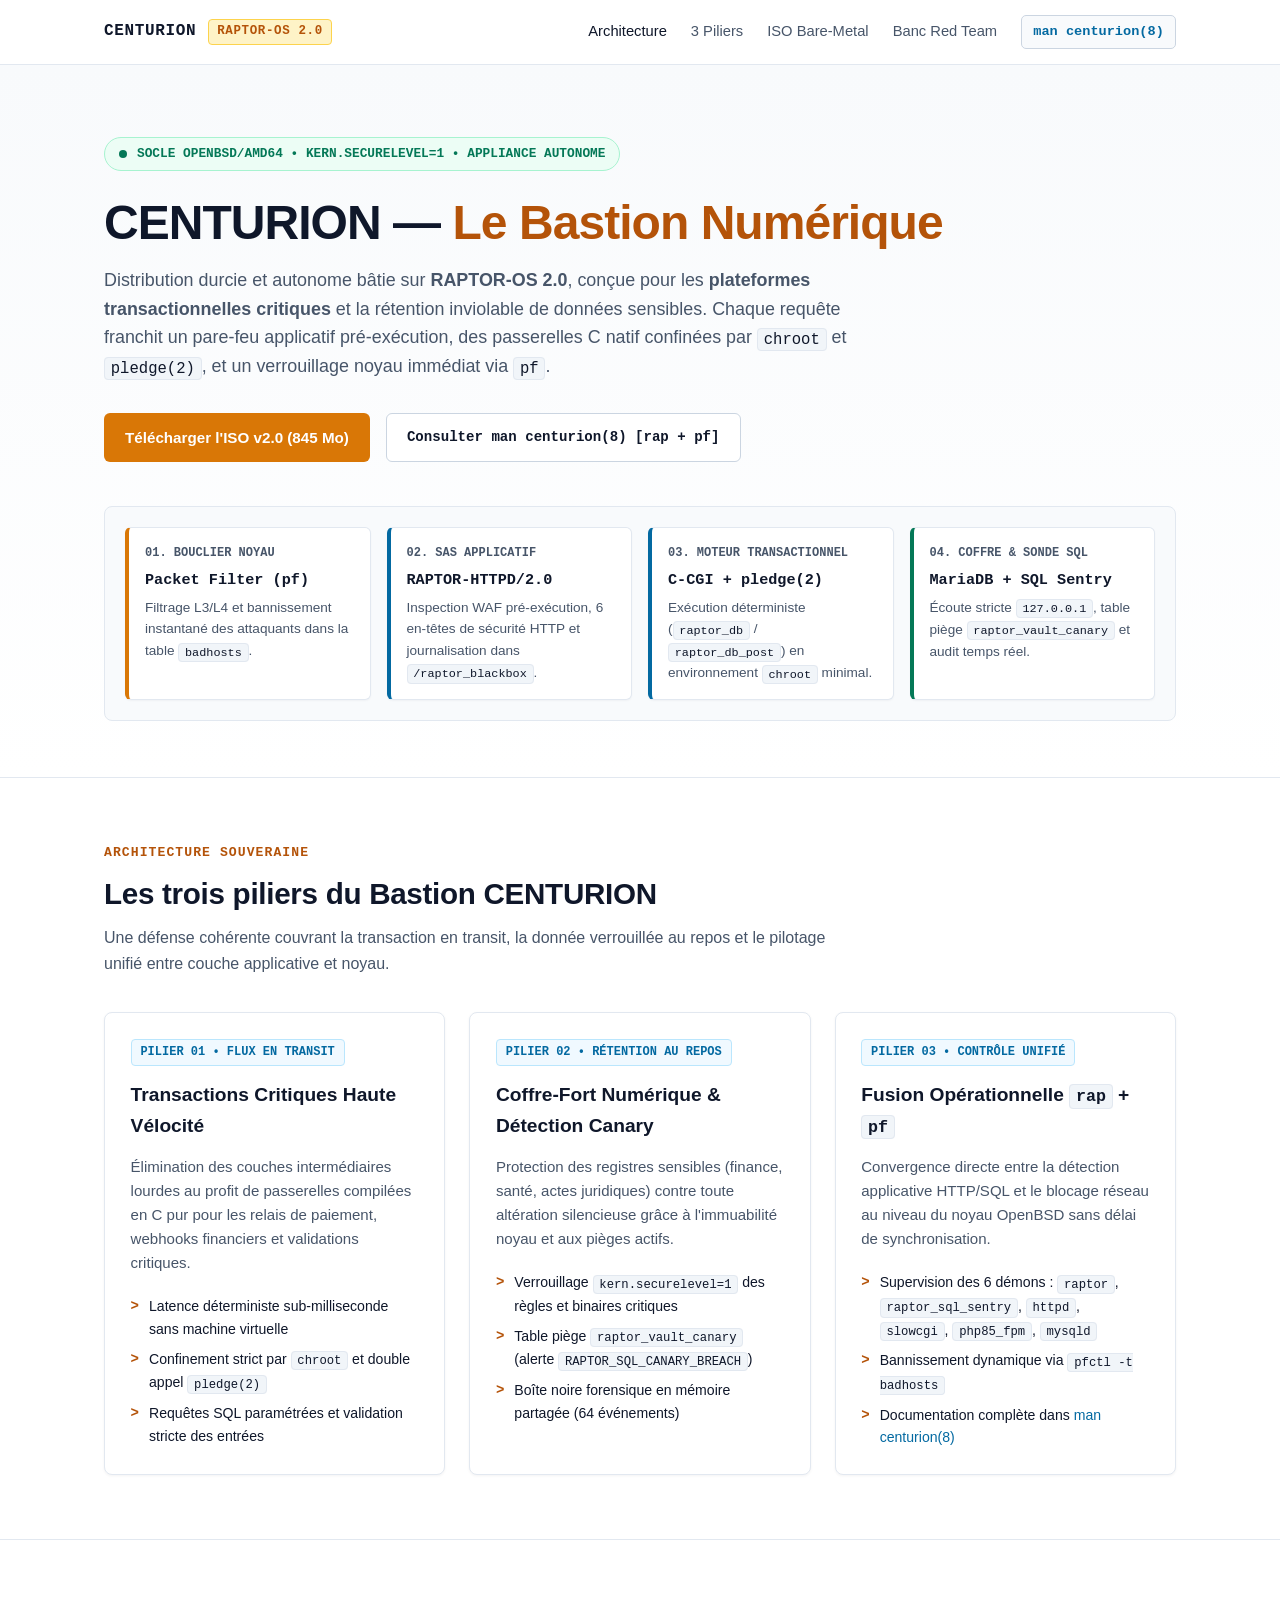
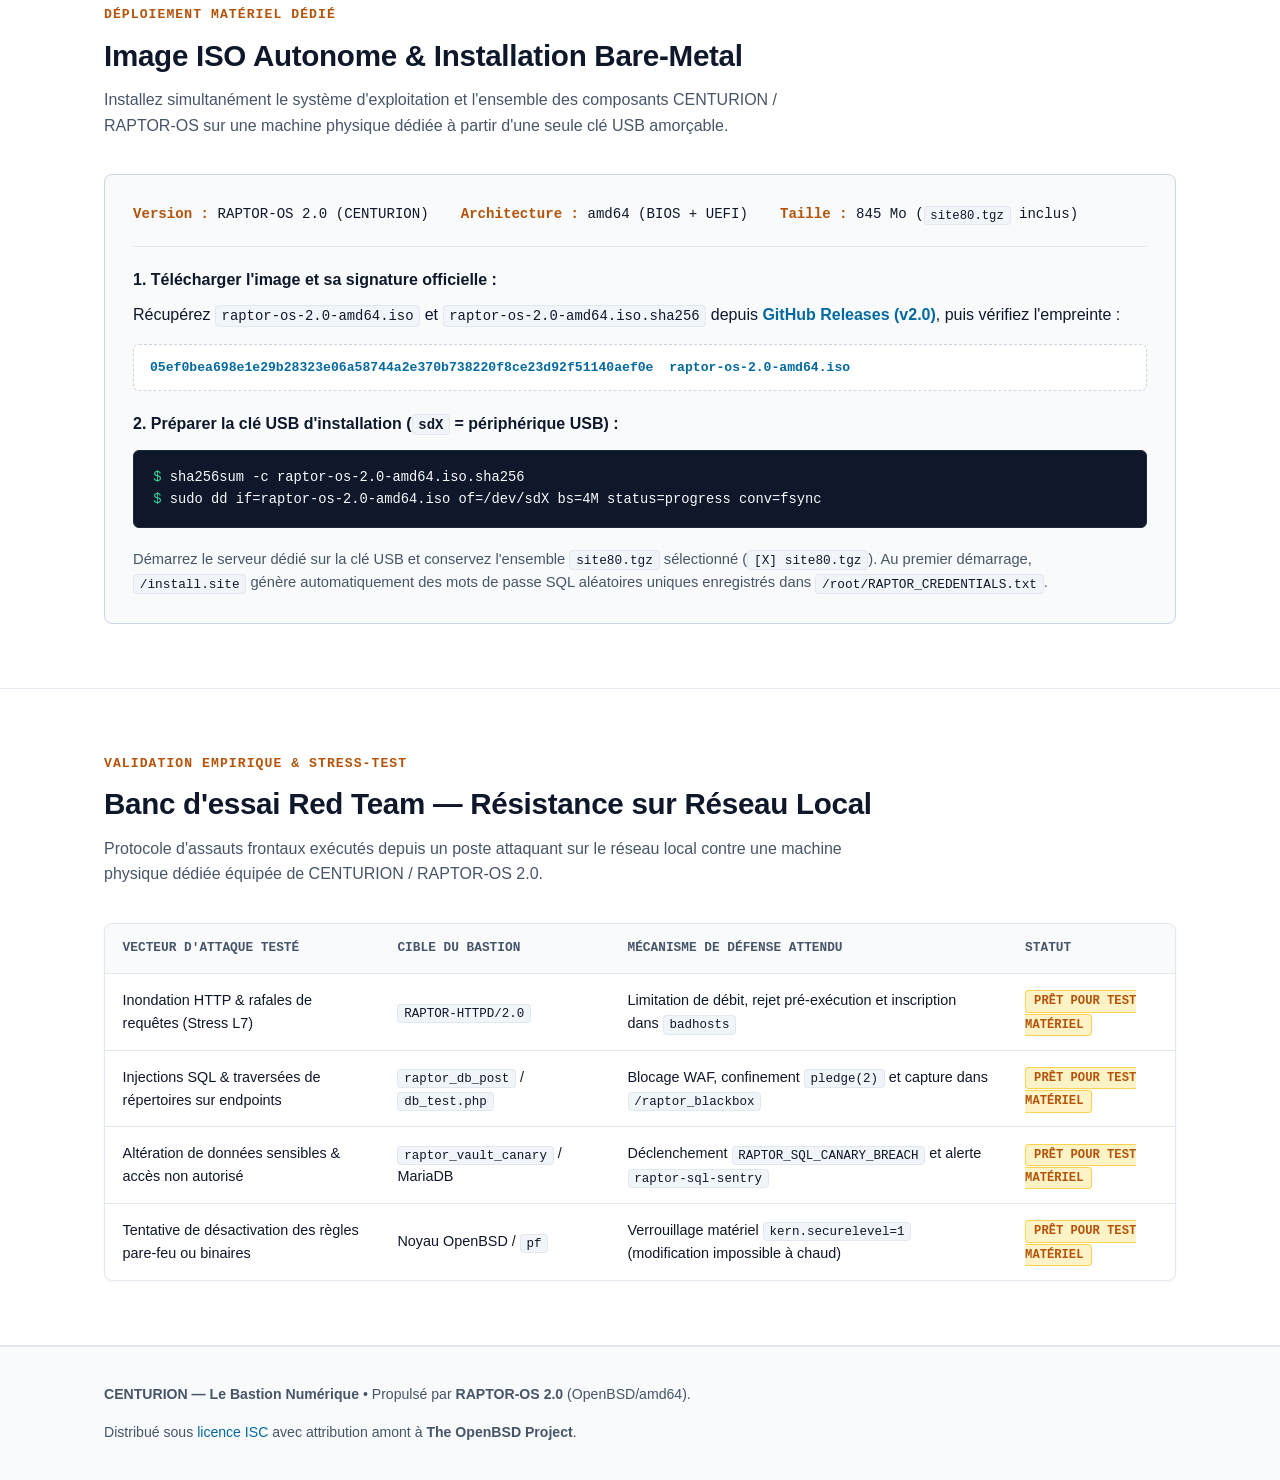
==== docs/index.html @ d625f4db "site officiel CENTURION et manuel unifie centurion(8) rap+pf site officiel CENTURION et manuel unifi" ====
<!DOCTYPE html>
<!-- ==========================================================================
  FICHIER     : docs/index.html
  REVISION    : 1.0
  DESCRIPTION : Page d'accueil officielle de CENTURION — Le Bastion Numerique
                propulse par RAPTOR-OS 2.0 (OpenBSD/amd64, kern.securelevel=1).
                Presente l'architecture transactionnelle souveraine, les 3 piliers
                defensifs (Flux C-CGI, Coffre-fort SQL/Canary, Fusion rap+pf),
                le deploiement Bare-Metal via ISO autonome et le banc d'essai
                Red Team sur reseau local.

  SECTIONS NUMEROTEES :
    01. En-tete HTML & Liaison feuille de style centurion.css
    02. Barre de navigation superieure (Accueil, Architecture, ISO, Red Team, man)
    03. Section Hero & Chaine de traitement d'une transaction critique
    04. Les 3 Piliers de CENTURION (Transactions, Coffre-fort, Fusion rap+pf)
    05. Deploiement Bare-Metal (ISO 845 Mo, SHA256 & Installation cle USB)
    06. Banc d'essai Red Team & Resistance aux assauts sur reseau local
    07. Pied de page & Attribution Licence ISC / The OpenBSD Project
========================================================================== -->
<html lang="fr">
<head>
    <meta charset="UTF-8">
    <meta name="viewport" content="width=device-width, initial-scale=1.0">
    <title>CENTURION — Le Bastion Numérique | RAPTOR-OS 2.0 (OpenBSD/amd64)</title>
    <meta name="description" content="CENTURION sous RAPTOR-OS 2.0 : bastion numérique souverain sur OpenBSD/amd64 dédié aux plateformes transactionnelles critiques, coffres-forts SQL et défense active rap+pf.">
    <link rel="stylesheet" href="assets/css/centurion.css">
</head>
<body>

    <!-- 02. Barre de navigation superieure -->
    <header class="topbar">
        <div class="container topbar-inner">
            <a href="index.html" class="brand">
                <span>CENTURION</span>
                <span class="brand-tag">RAPTOR-OS 2.0</span>
            </a>
            <nav class="nav-links" aria-label="Navigation principale">
                <a href="#architecture" class="active">Architecture</a>
                <a href="#piliers">3 Piliers</a>
                <a href="#bare-metal">ISO Bare-Metal</a>
                <a href="#red-team">Banc Red Team</a>
                <a href="man.html" class="nav-man-pill">man centurion(8)</a>
            </nav>
        </div>
    </header>

    <main>
        <!-- 03. Section Hero & Chaine de traitement d'une transaction critique -->
        <section class="hero" id="architecture">
            <div class="container">
                <div class="status-bar">
                    <span class="status-dot"></span>
                    <span>SOCLE OPENBSD/AMD64 &bull; KERN.SECURELEVEL=1 &bull; APPLIANCE AUTONOME</span>
                </div>
                <h1>CENTURION — <span>Le Bastion Numérique</span></h1>
                <p class="hero-lead">
                    Distribution durcie et autonome bâtie sur <strong>RAPTOR-OS 2.0</strong>, conçue pour les
                    <strong>plateformes transactionnelles critiques</strong> et la rétention inviolable de données sensibles.
                    Chaque requête franchit un pare-feu applicatif pré-exécution, des passerelles C natif confinées par
                    <code>chroot</code> et <code>pledge(2)</code>, et un verrouillage noyau immédiat via <code>pf</code>.
                </p>

                <div class="hero-actions">
                    <a href="#bare-metal" class="btn btn-primary">Télécharger l'ISO v2.0 (845 Mo)</a>
                    <a href="man.html" class="btn btn-secondary">Consulter man centurion(8) [rap + pf]</a>
                </div>

                <div class="pipeline" aria-label="Flux d'une transaction dans CENTURION">
                    <div class="pipe-step lock">
                        <div class="pipe-label">01. Bouclier Noyau</div>
                        <div class="pipe-title">Packet Filter (pf)</div>
                        <div class="pipe-desc">Filtrage L3/L4 et bannissement instantané des attaquants dans la table <code>badhosts</code>.</div>
                    </div>
                    <div class="pipe-step">
                        <div class="pipe-label">02. Sas Applicatif</div>
                        <div class="pipe-title">RAPTOR-HTTPD/2.0</div>
                        <div class="pipe-desc">Inspection WAF pré-exécution, 6 en-têtes de sécurité HTTP et journalisation dans <code>/raptor_blackbox</code>.</div>
                    </div>
                    <div class="pipe-step">
                        <div class="pipe-label">03. Moteur Transactionnel</div>
                        <div class="pipe-title">C-CGI + pledge(2)</div>
                        <div class="pipe-desc">Exécution déterministe (<code>raptor_db</code> / <code>raptor_db_post</code>) en environnement <code>chroot</code> minimal.</div>
                    </div>
                    <div class="pipe-step vault">
                        <div class="pipe-label">04. Coffre &amp; Sonde SQL</div>
                        <div class="pipe-title">MariaDB + SQL Sentry</div>
                        <div class="pipe-desc">Écoute stricte <code>127.0.0.1</code>, table piège <code>raptor_vault_canary</code> et audit temps réel.</div>
                    </div>
                </div>
            </div>
        </section>

        <!-- 04. Les 3 Piliers de CENTURION -->
        <section class="section" id="piliers">
            <div class="container">
                <div class="section-header">
                    <div class="section-kicker">Architecture Souveraine</div>
                    <h2>Les trois piliers du Bastion CENTURION</h2>
                    <p>Une défense cohérente couvrant la transaction en transit, la donnée verrouillée au repos et le pilotage unifié entre couche applicative et noyau.</p>
                </div>

                <div class="grid-3">
                    <article class="card">
                        <span class="card-badge">PILIER 01 &bull; FLUX EN TRANSIT</span>
                        <h3>Transactions Critiques Haute Vélocité</h3>
                        <p>
                            Élimination des couches intermédiaires lourdes au profit de passerelles compilées en C pur
                            pour les relais de paiement, webhooks financiers et validations critiques.
                        </p>
                        <ul class="spec-list">
                            <li>Latence déterministe sub-milliseconde sans machine virtuelle</li>
                            <li>Confinement strict par <code>chroot</code> et double appel <code>pledge(2)</code></li>
                            <li>Requêtes SQL paramétrées et validation stricte des entrées</li>
                        </ul>
                    </article>

                    <article class="card">
                        <span class="card-badge">PILIER 02 &bull; RÉTENTION AU REPOS</span>
                        <h3>Coffre-Fort Numérique &amp; Détection Canary</h3>
                        <p>
                            Protection des registres sensibles (finance, santé, actes juridiques) contre toute altération
                            silencieuse grâce à l'immuabilité noyau et aux pièges actifs.
                        </p>
                        <ul class="spec-list">
                            <li>Verrouillage <code>kern.securelevel=1</code> des règles et binaires critiques</li>
                            <li>Table piège <code>raptor_vault_canary</code> (alerte <code>RAPTOR_SQL_CANARY_BREACH</code>)</li>
                            <li>Boîte noire forensique en mémoire partagée (64 événements)</li>
                        </ul>
                    </article>

                    <article class="card">
                        <span class="card-badge">PILIER 03 &bull; CONTRÔLE UNIFIÉ</span>
                        <h3>Fusion Opérationnelle <code>rap</code> + <code>pf</code></h3>
                        <p>
                            Convergence directe entre la détection applicative HTTP/SQL et le blocage réseau au niveau
                            du noyau OpenBSD sans délai de synchronisation.
                        </p>
                        <ul class="spec-list">
                            <li>Supervision des 6 démons : <code>raptor</code>, <code>raptor_sql_sentry</code>, <code>httpd</code>, <code>slowcgi</code>, <code>php85_fpm</code>, <code>mysqld</code></li>
                            <li>Bannissement dynamique via <code>pfctl -t badhosts</code></li>
                            <li>Documentation complète dans <a href="man.html">man centurion(8)</a></li>
                        </ul>
                    </article>
                </div>
            </div>
        </section>

        <!-- 05. Deploiement Bare-Metal -->
        <section class="section" id="bare-metal">
            <div class="container">
                <div class="section-header">
                    <div class="section-kicker">Déploiement Matériel Dédié</div>
                    <h2>Image ISO Autonome &amp; Installation Bare-Metal</h2>
                    <p>Installez simultanément le système d'exploitation et l'ensemble des composants CENTURION / RAPTOR-OS sur une machine physique dédiée à partir d'une seule clé USB amorçable.</p>
                </div>

                <div class="release-box">
                    <div class="release-meta">
                        <span><strong>Version :</strong> RAPTOR-OS 2.0 (CENTURION)</span>
                        <span><strong>Architecture :</strong> amd64 (BIOS + UEFI)</span>
                        <span><strong>Taille :</strong> 845 Mo (<code>site80.tgz</code> inclus)</span>
                    </div>

                    <p><strong>1. Télécharger l'image et sa signature officielle :</strong></p>
                    <p style="margin: 0.6rem 0 1rem;">
                        Récupérez <code>raptor-os-2.0-amd64.iso</code> et <code>raptor-os-2.0-amd64.iso.sha256</code> depuis
                        <a href="../../releases/latest"><strong>GitHub Releases (v2.0)</strong></a>, puis vérifiez l'empreinte :
                    </p>
                    <div class="sha-box">
                        05ef0bea698e1e29b28323e06a58744a2e370b738220f8ce23d92f51140aef0e &nbsp;raptor-os-2.0-amd64.iso
                    </div>

                    <p style="margin-top: 1.25rem;"><strong>2. Préparer la clé USB d'installation (<code>sdX</code> = périphérique USB) :</strong></p>
                    <pre class="terminal-block"><span class="prompt">$ </span>sha256sum -c raptor-os-2.0-amd64.iso.sha256
<span class="prompt">$ </span>sudo dd if=raptor-os-2.0-amd64.iso of=/dev/sdX bs=4M status=progress conv=fsync</pre>

                    <p style="color: var(--text-muted); font-size: 0.92rem;">
                        Démarrez le serveur dédié sur la clé USB et conservez l'ensemble <code>site80.tgz</code> sélectionné
                        (<code>[X] site80.tgz</code>). Au premier démarrage, <code>/install.site</code> génère automatiquement des mots de passe
                        SQL aléatoires uniques enregistrés dans <code>/root/RAPTOR_CREDENTIALS.txt</code>.
                    </p>
                </div>
            </div>
        </section>

        <!-- 06. Banc d'essai Red Team & Resistance sur reseau local -->
        <section class="section" id="red-team">
            <div class="container">
                <div class="section-header">
                    <div class="section-kicker">Validation Empirique &amp; Stress-Test</div>
                    <h2>Banc d'essai Red Team — Résistance sur Réseau Local</h2>
                    <p>Protocole d'assauts frontaux exécutés depuis un poste attaquant sur le réseau local contre une machine physique dédiée équipée de CENTURION / RAPTOR-OS 2.0.</p>
                </div>

                <div class="table-wrap">
                    <table>
                        <thead>
                            <tr>
                                <th>Vecteur d'attaque testé</th>
                                <th>Cible du Bastion</th>
                                <th>Mécanisme de défense attendu</th>
                                <th>Statut</th>
                            </tr>
                        </thead>
                        <tbody>
                            <tr>
                                <td>Inondation HTTP &amp; rafales de requêtes (Stress L7)</td>
                                <td><code>RAPTOR-HTTPD/2.0</code></td>
                                <td>Limitation de débit, rejet pré-exécution et inscription dans <code>badhosts</code></td>
                                <td><span class="tag-ready">PRÊT POUR TEST MATÉRIEL</span></td>
                            </tr>
                            <tr>
                                <td>Injections SQL &amp; traversées de répertoires sur endpoints</td>
                                <td><code>raptor_db_post</code> / <code>db_test.php</code></td>
                                <td>Blocage WAF, confinement <code>pledge(2)</code> et capture dans <code>/raptor_blackbox</code></td>
                                <td><span class="tag-ready">PRÊT POUR TEST MATÉRIEL</span></td>
                            </tr>
                            <tr>
                                <td>Altération de données sensibles &amp; accès non autorisé</td>
                                <td><code>raptor_vault_canary</code> / MariaDB</td>
                                <td>Déclenchement <code>RAPTOR_SQL_CANARY_BREACH</code> et alerte <code>raptor-sql-sentry</code></td>
                                <td><span class="tag-ready">PRÊT POUR TEST MATÉRIEL</span></td>
                            </tr>
                            <tr>
                                <td>Tentative de désactivation des règles pare-feu ou binaires</td>
                                <td>Noyau OpenBSD / <code>pf</code></td>
                                <td>Verrouillage matériel <code>kern.securelevel=1</code> (modification impossible à chaud)</td>
                                <td><span class="tag-ready">PRÊT POUR TEST MATÉRIEL</span></td>
                            </tr>
                        </tbody>
                    </table>
                </div>
            </div>
        </section>
    </main>

    <!-- 07. Pied de page & Attribution Licence ISC -->
    <footer class="footer">
        <div class="container footer-inner">
            <div>
                <strong>CENTURION — Le Bastion Numérique</strong> &bull; Propulsé par <strong>RAPTOR-OS 2.0</strong> (OpenBSD/amd64).
            </div>
            <div>
                Distribué sous <a href="../LICENSE">licence ISC</a> avec attribution amont à <strong>The OpenBSD Project</strong>.
            </div>
        </div>
    </footer>

</body>
</html>
---- docs/assets/css/centurion.css ----
/* ============================================================================
 * FICHIER     : docs/assets/css/centurion.css
 * REVISION    : 1.1
 * DESCRIPTION : Feuille de style principale et modulaire du site vitrine et
 *               technique CENTURION — Le Bastion Numerique (RAPTOR-OS 2.0).
 *               Passage au theme clair haute lisibilite sur fond blanc pur,
 *               bordures nettes, cartes d'architecture 3 couches, blocs
 *               SHA256/Bare-Metal et tableau de banc d'essai Red Team.
 *
 * SECTIONS NUMEROTEES :
 *   01. Variables & Palette claire (:root)
 *   02. Reinitialisation & Typographie de base
 *   03. Barre de navigation & Badges d'etat
 *   04. Section Hero & Flux d'architecture 3 couches
 *   05. Cartes des 3 piliers (Transactions, Coffre-fort, Fusion rap+pf)
 *   06. Bloc Bare-Metal ISO, SHA256 & Commandes Terminal
 *   07. Tableau Banc d'essai Red Team (Reseau local)
 *   08. Pied de page, Licence ISC & Responsive
 * ============================================================================ */

/* 01. Variables & Palette claire (:root) */
:root {
    --bg-primary: #ffffff;
    --bg-secondary: #f8fafc;
    --bg-card: #ffffff;
    --bg-surface: #f1f5f9;
    --bg-terminal: #0f172a;
    --border-subtle: #e2e8f0;
    --border-accent: #cbd5e1;
    --text-main: #0f172a;
    --text-muted: #475569;
    --accent-amber: #b45309;
    --accent-amber-btn: #d97706;
    --accent-cyan: #0369a1;
    --accent-emerald: #047857;
    --accent-crimson: #b91c1c;
    --font-sans: -apple-system, BlinkMacSystemFont, "Segoe UI", Roboto, Oxygen, Ubuntu, Cantarell, sans-serif;
    --font-mono: "JetBrains Mono", "Fira Code", "SFMono-Regular", Consolas, "Liberation Mono", Menlo, monospace;
}

/* 02. Reinitialisation & Typographie de base */
*, *::before, *::after {
    box-sizing: border-box;
    margin: 0;
    padding: 0;
}

html {
    scroll-behavior: smooth;
    background-color: var(--bg-primary);
    color: var(--text-main);
    font-family: var(--font-sans);
    line-height: 1.6;
    font-size: 16px;
}

body {
    min-height: 100vh;
    display: flex;
    flex-direction: column;
    background-color: var(--bg-primary);
}

a {
    color: var(--accent-cyan);
    text-decoration: none;
    transition: color 0.15s ease;
}

a:hover {
    color: var(--accent-amber);
}

code, pre {
    font-family: var(--font-mono);
}

:not(pre) > code {
    background-color: var(--bg-surface);
    color: var(--text-main);
    border: 1px solid var(--border-subtle);
    padding: 0.1rem 0.36rem;
    border-radius: 4px;
    font-size: 0.87em;
}

.container {
    width: 100%;
    max-width: 1120px;
    margin: 0 auto;
    padding: 0 1.5rem;
}

/* 03. Barre de navigation & Badges d'etat */
.topbar {
    position: sticky;
    top: 0;
    z-index: 100;
    background-color: rgba(255, 255, 255, 0.95);
    backdrop-filter: blur(8px);
    border-bottom: 1px solid var(--border-subtle);
}

.topbar-inner {
    display: flex;
    align-items: center;
    justify-content: space-between;
    height: 64px;
    gap: 1rem;
}

.brand {
    display: flex;
    align-items: center;
    gap: 0.75rem;
    font-family: var(--font-mono);
    font-weight: 700;
    letter-spacing: 0.04em;
    color: var(--text-main);
}

.brand-tag {
    background-color: #fef3c7;
    color: var(--accent-amber);
    border: 1px solid #fcd34d;
    padding: 0.15rem 0.5rem;
    border-radius: 4px;
    font-size: 0.78rem;
}

.nav-links {
    display: flex;
    align-items: center;
    gap: 1.5rem;
    font-size: 0.92rem;
}

.nav-links a {
    color: var(--text-muted);
    font-weight: 500;
}

.nav-links a.active,
.nav-links a:hover {
    color: var(--text-main);
}

.nav-man-pill {
    font-family: var(--font-mono);
    background-color: var(--bg-secondary);
    border: 1px solid var(--border-accent);
    padding: 0.3rem 0.7rem;
    border-radius: 5px;
    color: var(--accent-cyan) !important;
    font-size: 0.85rem;
    font-weight: 600 !important;
}

.nav-man-pill:hover {
    border-color: var(--accent-amber);
    color: var(--accent-amber) !important;
    background-color: #fffbeb;
}

/* 04. Section Hero & Flux d'architecture 3 couches */
.hero {
    padding: 4.5rem 0 3.5rem;
    border-bottom: 1px solid var(--border-subtle);
    background: linear-gradient(180deg, #f8fafc 0%, #ffffff 100%);
}

.status-bar {
    display: inline-flex;
    flex-wrap: wrap;
    align-items: center;
    gap: 0.65rem;
    font-family: var(--font-mono);
    font-size: 0.8rem;
    font-weight: 600;
    color: var(--accent-emerald);
    background-color: #ecfdf5;
    border: 1px solid #a7f3d0;
    padding: 0.35rem 0.85rem;
    border-radius: 999px;
    margin-bottom: 1.5rem;
}

.status-dot {
    width: 8px;
    height: 8px;
    border-radius: 50%;
    background-color: var(--accent-emerald);
}

.hero h1 {
    font-size: clamp(2rem, 4vw, 3rem);
    line-height: 1.15;
    letter-spacing: -0.02em;
    color: var(--text-main);
    margin-bottom: 1rem;
}

.hero h1 span {
    color: var(--accent-amber);
}

.hero-lead {
    max-width: 780px;
    color: var(--text-muted);
    font-size: 1.12rem;
    margin-bottom: 2rem;
}

.hero-actions {
    display: flex;
    flex-wrap: wrap;
    gap: 1rem;
    margin-bottom: 2.75rem;
}

.btn {
    display: inline-flex;
    align-items: center;
    gap: 0.5rem;
    padding: 0.72rem 1.25rem;
    border-radius: 6px;
    font-weight: 600;
    font-size: 0.95rem;
    border: 1px solid transparent;
    cursor: pointer;
    transition: all 0.15s ease;
}

.btn-primary {
    background-color: var(--accent-amber-btn);
    color: #ffffff;
}

.btn-primary:hover {
    background-color: var(--accent-amber);
    color: #ffffff;
}

.btn-secondary {
    background-color: #ffffff;
    border-color: var(--border-accent);
    color: var(--text-main);
    font-family: var(--font-mono);
    font-size: 0.88rem;
}

.btn-secondary:hover {
    border-color: var(--accent-cyan);
    color: var(--accent-cyan);
    background-color: #f0f9ff;
}

.pipeline {
    display: grid;
    grid-template-columns: repeat(auto-fit, minmax(230px, 1fr));
    gap: 1rem;
    background-color: var(--bg-secondary);
    border: 1px solid var(--border-subtle);
    border-radius: 8px;
    padding: 1.25rem;
}

.pipe-step {
    background-color: #ffffff;
    border: 1px solid var(--border-subtle);
    border-left: 4px solid var(--accent-cyan);
    padding: 0.95rem 1rem;
    border-radius: 6px;
    box-shadow: 0 1px 2px rgba(15, 23, 42, 0.04);
}

.pipe-step.lock {
    border-left-color: var(--accent-amber-btn);
}

.pipe-step.vault {
    border-left-color: var(--accent-emerald);
}

.pipe-label {
    font-family: var(--font-mono);
    font-size: 0.75rem;
    font-weight: 600;
    text-transform: uppercase;
    color: var(--text-muted);
    margin-bottom: 0.3rem;
}

.pipe-title {
    font-family: var(--font-mono);
    font-weight: 700;
    font-size: 0.95rem;
    color: var(--text-main);
    margin-bottom: 0.3rem;
}

.pipe-desc {
    font-size: 0.85rem;
    color: var(--text-muted);
}

/* 05. Cartes des 3 piliers (Transactions, Coffre-fort, Fusion rap+pf) */
.section {
    padding: 4rem 0;
    border-bottom: 1px solid var(--border-subtle);
    background-color: var(--bg-primary);
}

.section-header {
    margin-bottom: 2.25rem;
}

.section-kicker {
    font-family: var(--font-mono);
    font-size: 0.82rem;
    font-weight: 700;
    text-transform: uppercase;
    letter-spacing: 0.08em;
    color: var(--accent-amber);
    margin-bottom: 0.4rem;
}

.section-header h2 {
    font-size: 1.85rem;
    letter-spacing: -0.01em;
    color: var(--text-main);
    margin-bottom: 0.5rem;
}

.section-header p {
    color: var(--text-muted);
    max-width: 740px;
}

.grid-3 {
    display: grid;
    grid-template-columns: repeat(auto-fit, minmax(300px, 1fr));
    gap: 1.5rem;
}

.card {
    background-color: var(--bg-card);
    border: 1px solid var(--border-subtle);
    border-radius: 8px;
    padding: 1.6rem;
    display: flex;
    flex-direction: column;
    gap: 0.85rem;
    box-shadow: 0 1px 3px rgba(15, 23, 42, 0.05);
}

.card-badge {
    align-self: flex-start;
    font-family: var(--font-mono);
    font-size: 0.75rem;
    font-weight: 600;
    padding: 0.2rem 0.55rem;
    border-radius: 4px;
    background-color: #f0f9ff;
    color: var(--accent-cyan);
    border: 1px solid #bae6fd;
}

.card h3 {
    font-size: 1.2rem;
    color: var(--text-main);
}

.card p {
    color: var(--text-muted);
    font-size: 0.94rem;
}

.spec-list {
    list-style: none;
    margin-top: 0.4rem;
    display: flex;
    flex-direction: column;
    gap: 0.45rem;
    font-size: 0.88rem;
}

.spec-list li {
    padding-left: 1.15rem;
    position: relative;
    color: var(--text-main);
}

.spec-list li::before {
    content: ">";
    position: absolute;
    left: 0;
    font-family: var(--font-mono);
    color: var(--accent-amber);
    font-weight: 700;
}

/* 06. Bloc Bare-Metal ISO, SHA256 & Commandes Terminal */
.release-box {
    background-color: var(--bg-secondary);
    border: 1px solid var(--border-accent);
    border-radius: 8px;
    padding: 1.75rem;
}

.release-meta {
    display: flex;
    flex-wrap: wrap;
    gap: 1rem 2rem;
    padding-bottom: 1.25rem;
    margin-bottom: 1.25rem;
    border-bottom: 1px solid var(--border-subtle);
    font-family: var(--font-mono);
    font-size: 0.88rem;
    color: var(--text-main);
}

.release-meta span strong {
    color: var(--accent-amber);
}

.terminal-block {
    background-color: var(--bg-terminal);
    border: 1px solid #1e293b;
    border-radius: 6px;
    padding: 1rem 1.2rem;
    overflow-x: auto;
    font-size: 0.86rem;
    color: #f8fafc;
    margin: 0.85rem 0 1.25rem;
}

.terminal-block .prompt {
    color: #34d399;
    user-select: none;
}

.sha-box {
    background-color: #ffffff;
    border: 1px dashed var(--border-accent);
    padding: 0.75rem 1rem;
    border-radius: 6px;
    font-family: var(--font-mono);
    font-size: 0.82rem;
    font-weight: 600;
    color: var(--accent-cyan);
    word-break: break-all;
}

/* 07. Tableau Banc d'essai Red Team (Reseau local) */
.table-wrap {
    overflow-x: auto;
    border: 1px solid var(--border-subtle);
    border-radius: 8px;
    background-color: var(--bg-card);
    box-shadow: 0 1px 3px rgba(15, 23, 42, 0.04);
}

table {
    width: 100%;
    border-collapse: collapse;
    text-align: left;
    font-size: 0.9rem;
}

th, td {
    padding: 0.9rem 1.1rem;
    border-bottom: 1px solid var(--border-subtle);
    color: var(--text-main);
}

th {
    background-color: var(--bg-secondary);
    font-family: var(--font-mono);
    font-size: 0.8rem;
    text-transform: uppercase;
    color: var(--text-muted);
}

tr:last-child td {
    border-bottom: none;
}

.tag-ready {
    font-family: var(--font-mono);
    font-size: 0.76rem;
    font-weight: 600;
    padding: 0.2rem 0.5rem;
    border-radius: 4px;
    background-color: #fef3c7;
    color: var(--accent-amber);
    border: 1px solid #fcd34d;
}

/* 08. Pied de page, Licence ISC & Responsive */
.footer {
    margin-top: auto;
    padding: 2.25rem 0;
    background-color: var(--bg-secondary);
    border-top: 1px solid var(--border-subtle);
    color: var(--text-muted);
    font-size: 0.88rem;
}

.footer-inner {
    display: flex;
    flex-wrap: wrap;
    justify-content: space-between;
    align-items: center;
    gap: 1rem;
}

@media (max-width: 680px) {
    .topbar-inner {
        height: auto;
        padding: 0.85rem 0;
        flex-direction: column;
        align-items: flex-start;
    }

    .nav-links {
        flex-wrap: wrap;
        gap: 0.9rem;
    }
}

/* 09. Page de manuel unifiee man centurion(8) (rap + pf) */
.man-toolbar {
    background-color: var(--bg-secondary);
    border: 1px solid var(--border-subtle);
    border-radius: 8px;
    padding: 1.15rem 1.25rem;
    margin-bottom: 1.75rem;
    display: flex;
    flex-direction: column;
    gap: 0.9rem;
}

.man-search-row {
    display: flex;
    flex-wrap: wrap;
    align-items: center;
    gap: 0.75rem;
}

.man-search-input {
    flex: 1 1 280px;
    font-family: var(--font-mono);
    font-size: 0.92rem;
    padding: 0.65rem 0.9rem;
    background-color: #ffffff;
    color: var(--text-main);
    border: 1px solid var(--border-accent);
    border-radius: 6px;
    outline: none;
}

.man-search-input:focus {
    border-color: var(--accent-cyan);
    box-shadow: 0 0 0 3px rgba(3, 105, 161, 0.12);
}

.man-count {
    font-family: var(--font-mono);
    font-size: 0.82rem;
    color: var(--text-muted);
}

.man-filters {
    display: flex;
    flex-wrap: wrap;
    gap: 0.5rem;
}

.filter-btn {
    font-family: var(--font-mono);
    font-size: 0.8rem;
    font-weight: 600;
    padding: 0.35rem 0.75rem;
    border-radius: 5px;
    border: 1px solid var(--border-accent);
    background-color: #ffffff;
    color: var(--text-muted);
    cursor: pointer;
    transition: all 0.15s ease;
}

.filter-btn:hover {
    border-color: var(--accent-cyan);
    color: var(--accent-cyan);
}

.filter-btn.active {
    background-color: var(--text-main);
    border-color: var(--text-main);
    color: #ffffff;
}

.man-sheet {
    background-color: #ffffff;
    border: 1px solid var(--border-accent);
    border-radius: 8px;
    padding: 2rem 2.25rem;
    box-shadow: 0 1px 4px rgba(15, 23, 42, 0.05);
}

.man-running-header,
.man-running-footer {
    display: flex;
    justify-content: space-between;
    align-items: center;
    font-family: var(--font-mono);
    font-size: 0.84rem;
    font-weight: 700;
    color: var(--text-muted);
    padding-bottom: 0.85rem;
    border-bottom: 2px solid var(--text-main);
    margin-bottom: 1.75rem;
}

.man-running-footer {
    border-bottom: none;
    border-top: 2px solid var(--text-main);
    padding-bottom: 0;
    padding-top: 0.85rem;
    margin-bottom: 0;
    margin-top: 2rem;
}

.man-section {
    margin-bottom: 1.9rem;
}

.man-section-title {
    font-family: var(--font-mono);
    font-size: 1.02rem;
    font-weight: 800;
    letter-spacing: 0.04em;
    color: var(--text-main);
    margin-bottom: 0.75rem;
}

.man-body {
    padding-left: 1.5rem;
    display: flex;
    flex-direction: column;
    gap: 0.85rem;
    color: var(--text-main);
    font-size: 0.95rem;
}

.man-entry {
    border-left: 3px solid var(--border-subtle);
    padding-left: 1rem;
    transition: border-color 0.15s ease;
}

.man-entry:hover {
    border-left-color: var(--accent-amber-btn);
}

.man-entry.is-hidden,
.man-section.is-hidden {
    display: none;
}

.man-cmd {
    font-family: var(--font-mono);
    font-weight: 700;
    font-size: 0.94rem;
    color: var(--text-main);
    margin-bottom: 0.25rem;
    display: flex;
    flex-wrap: wrap;
    align-items: center;
    gap: 0.55rem;
}

.man-layer-tag {
    font-size: 0.72rem;
    padding: 0.1rem 0.45rem;
    border-radius: 4px;
    font-weight: 700;
}

.man-layer-tag.rap {
    background-color: #f0f9ff;
    color: var(--accent-cyan);
    border: 1px solid #bae6fd;
}

.man-layer-tag.pf {
    background-color: #fef3c7;
    color: var(--accent-amber);
    border: 1px solid #fcd34d;
}

.man-layer-tag.sec {
    background-color: #ecfdf5;
    color: var(--accent-emerald);
    border: 1px solid #a7f3d0;
}

.man-desc {
    color: var(--text-muted);
    font-size: 0.92rem;
}

@media (max-width: 680px) {
    .man-sheet {
        padding: 1.25rem 1rem;
    }

    .man-body {
        padding-left: 0.5rem;
    }
}
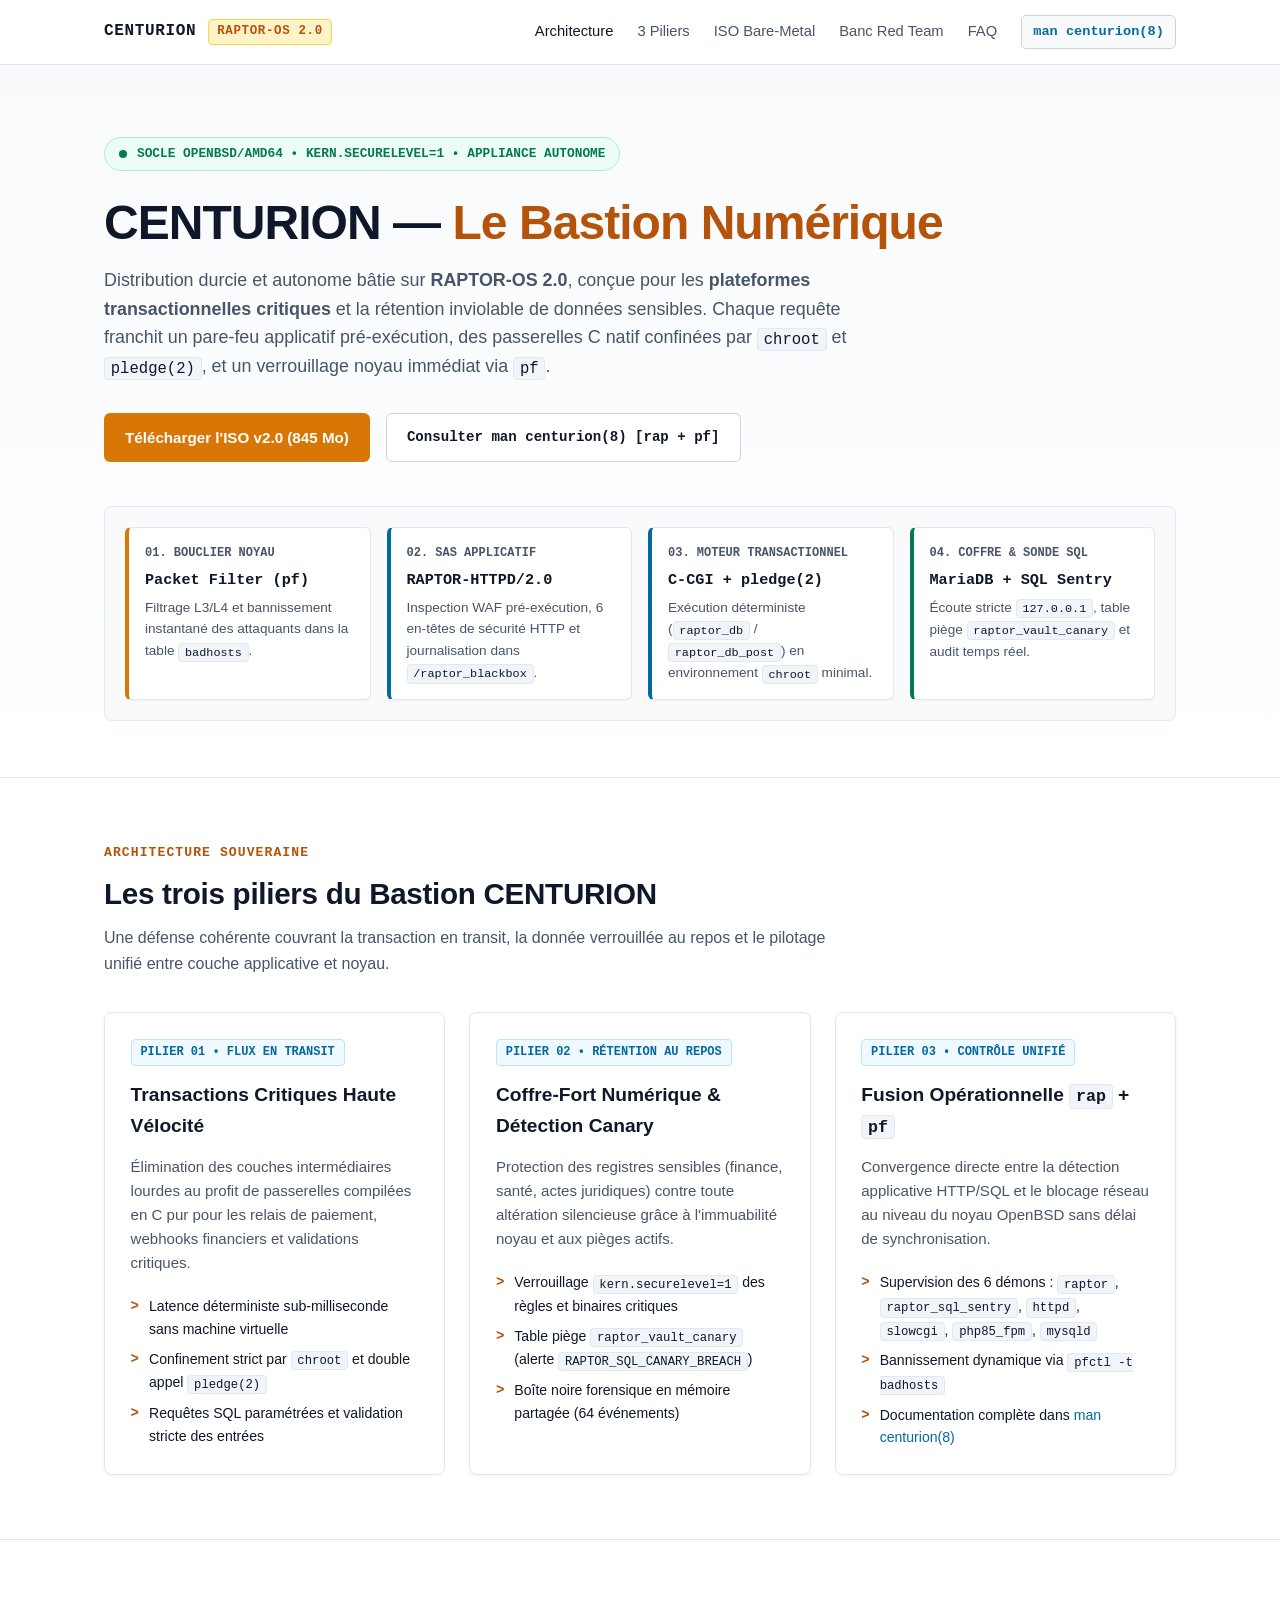
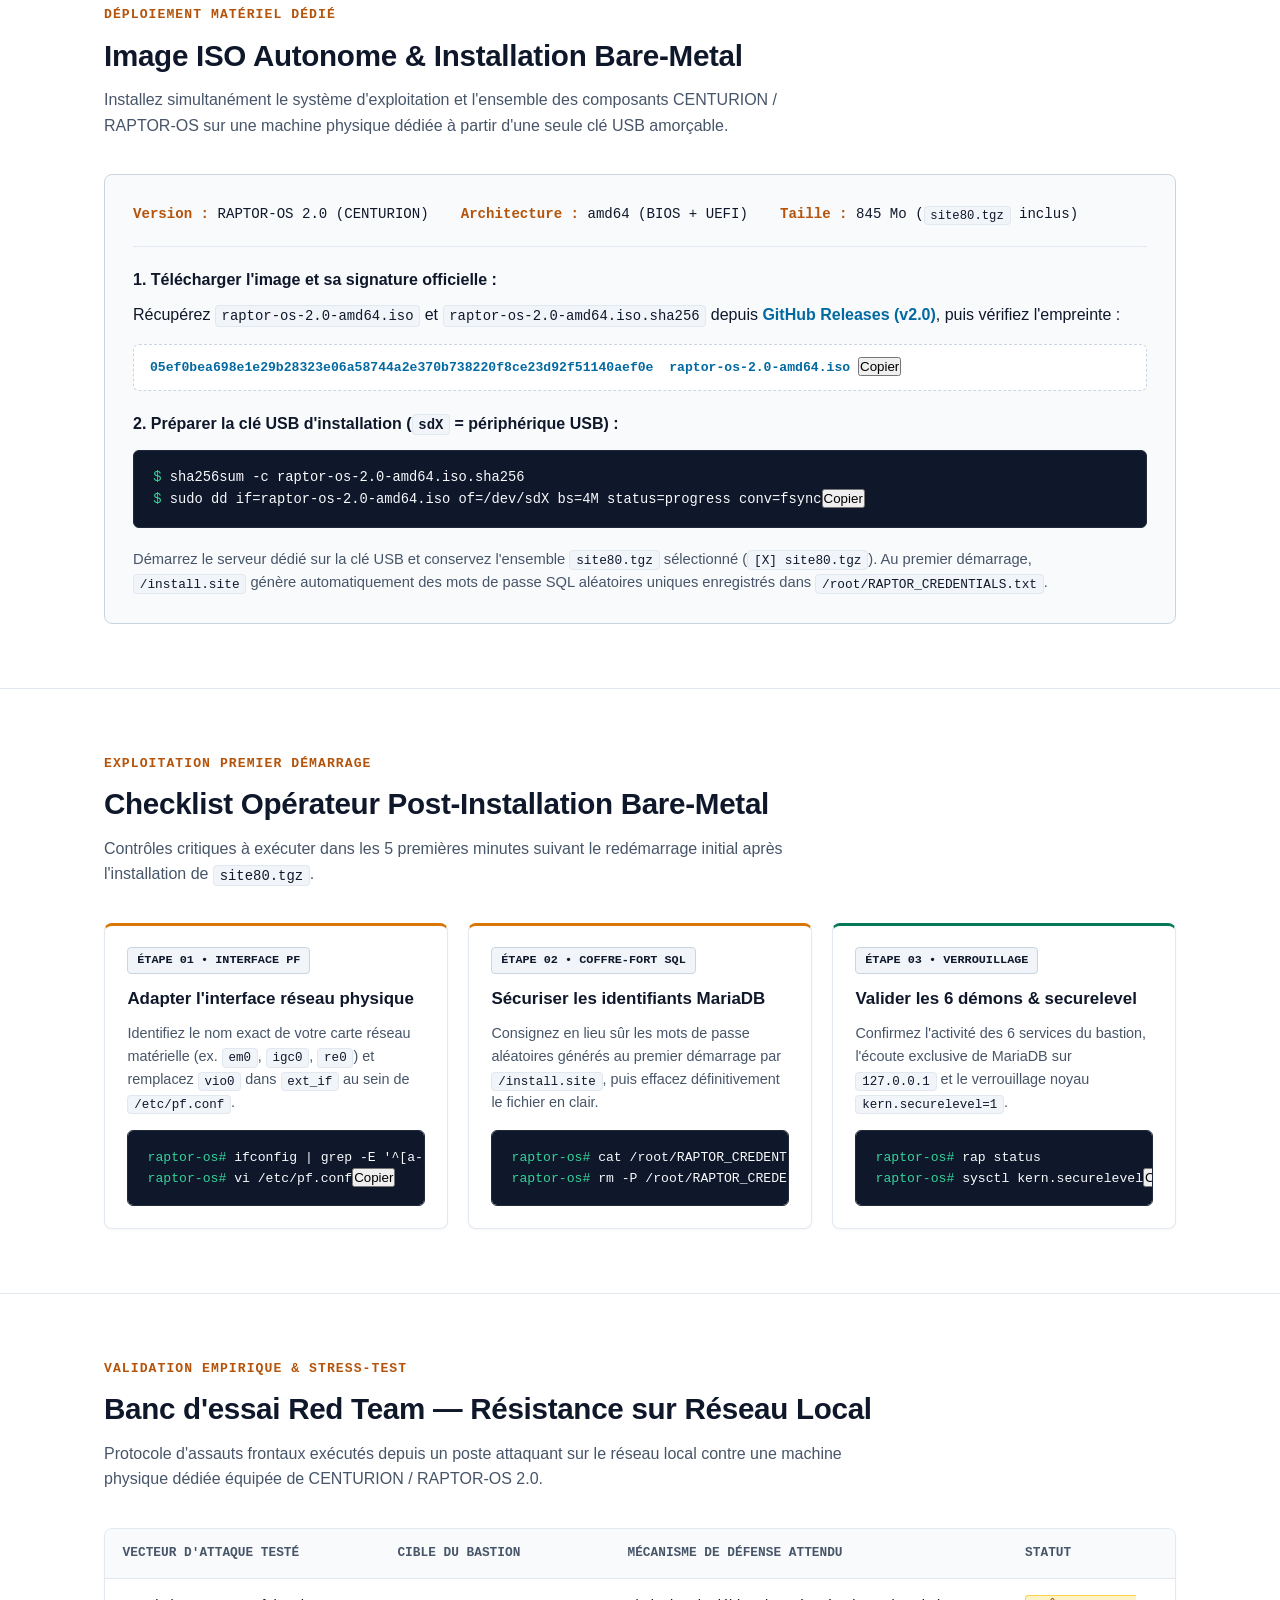
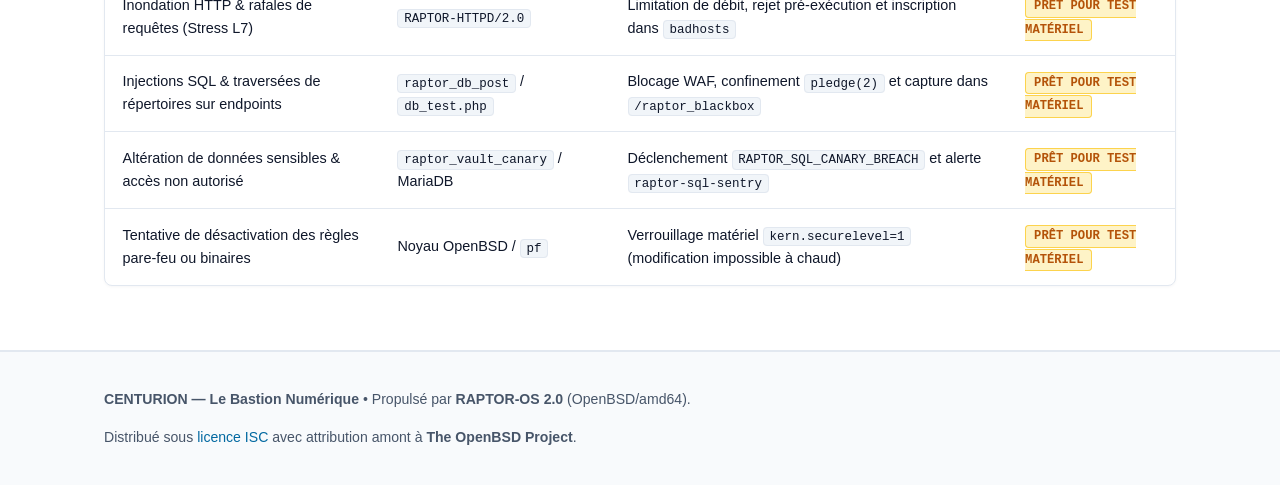
==== commit a3b01742: "docs: ajout FAQ, checklist post-install et copie tactile - Création de la page FAQ technique (docs/f" ====
--- a/docs/index.html
+++ b/docs/index.html
@@ -40,6 +40,7 @@
                 <a href="#piliers">3 Piliers</a>
                 <a href="#bare-metal">ISO Bare-Metal</a>
                 <a href="#red-team">Banc Red Team</a>
+                <a href="faq.html">FAQ</a>
                 <a href="man.html" class="nav-man-pill">man centurion(8)</a>
             </nav>
         </div>
@@ -62,7 +63,7 @@
                 </p>
 
                 <div class="hero-actions">
-                    <a href="#bare-metal" class="btn btn-primary">Télécharger l'ISO v2.0 (845 Mo)</a>
+                    <a href="https://github.com/BINOKUB-GAME/raptor-os/releases/tag/v2.0" class="btn btn-primary">Télécharger l'ISO v2.0 (845 Mo)</a>
                     <a href="man.html" class="btn btn-secondary">Consulter man centurion(8) [rap + pf]</a>
                 </div>
 
@@ -184,6 +185,40 @@
             </div>
         </section>
 
+    <!-- 05b. Checklist Operateur Post-Installation Bare-Metal -->
+    <section class="section" id="post-install">
+        <div class="container">
+            <div class="section-header">
+                <div class="section-kicker">Exploitation Premier Démarrage</div>
+                <h2>Checklist Opérateur Post-Installation Bare-Metal</h2>
+                <p>Contrôles critiques à exécuter dans les 5 premières minutes suivant le redémarrage initial après l'installation de <code>site80.tgz</code>.</p>
+            </div>
+            <div class="checklist-grid">
+                <article class="check-card critical">
+                    <span class="check-step-badge">ÉTAPE 01 &bull; INTERFACE PF</span>
+                    <h3>Adapter l'interface réseau physique</h3>
+                    <p>Identifiez le nom exact de votre carte réseau matérielle (ex. <code>em0</code>, <code>igc0</code>, <code>re0</code>) et remplacez <code>vio0</code> dans <code>ext_if</code> au sein de <code>/etc/pf.conf</code>.</p>
+                    <pre class="terminal-block"><span class="prompt">raptor-os# </span>ifconfig | grep -E '^[a-z]'
+<span class="prompt">raptor-os# </span>vi /etc/pf.conf</pre>
+                </article>
+                <article class="check-card critical">
+                    <span class="check-step-badge">ÉTAPE 02 &bull; COFFRE-FORT SQL</span>
+                    <h3>Sécuriser les identifiants MariaDB</h3>
+                    <p>Consignez en lieu sûr les mots de passe aléatoires générés au premier démarrage par <code>/install.site</code>, puis effacez définitivement le fichier en clair.</p>
+                    <pre class="terminal-block"><span class="prompt">raptor-os# </span>cat /root/RAPTOR_CREDENTIALS.txt
+<span class="prompt">raptor-os# </span>rm -P /root/RAPTOR_CREDENTIALS.txt</pre>
+                </article>
+                <article class="check-card verified">
+                    <span class="check-step-badge">ÉTAPE 03 &bull; VERROUILLAGE</span>
+                    <h3>Valider les 6 démons &amp; securelevel</h3>
+                    <p>Confirmez l'activité des 6 services du bastion, l'écoute exclusive de MariaDB sur <code>127.0.0.1</code> et le verrouillage noyau <code>kern.securelevel=1</code>.</p>
+                    <pre class="terminal-block"><span class="prompt">raptor-os# </span>rap status
+<span class="prompt">raptor-os# </span>sysctl kern.securelevel</pre>
+                </article>
+            </div>
+        </div>
+    </section>
+
         <!-- 06. Banc d'essai Red Team & Resistance sur reseau local -->
         <section class="section" id="red-team">
             <div class="container">
@@ -242,10 +277,11 @@
                 <strong>CENTURION — Le Bastion Numérique</strong> &bull; Propulsé par <strong>RAPTOR-OS 2.0</strong> (OpenBSD/amd64).
             </div>
             <div>
-                Distribué sous <a href="../LICENSE">licence ISC</a> avec attribution amont à <strong>The OpenBSD Project</strong>.
+                Distribué sous <a href="LICENSE">licence ISC</a> avec attribution amont à <strong>The OpenBSD Project</strong>.
             </div>
         </div>
     </footer>
 
+    <script src="assets/js/copy-code.js"></script>
 </body>
 </html>
--- a/docs/assets/css/centurion.css
+++ b/docs/assets/css/centurion.css
@@ -623,100 +623,67 @@
     margin-bottom: 1.75rem;
 }
 
-.man-running-footer {
-    border-bottom: none;
-    border-top: 2px solid var(--text-main);
-    padding-bottom: 0;
-    padding-top: 0.85rem;
-    margin-bottom: 0;
-    margin-top: 2rem;
-}
-
-.man-section {
-    margin-bottom: 1.9rem;
-}
-
-.man-section-title {
-    font-family: var(--font-mono);
-    font-size: 1.02rem;
-    font-weight: 800;
-    letter-spacing: 0.04em;
-    color: var(--text-main);
-    margin-bottom: 0.75rem;
-}
-
-.man-body {
-    padding-left: 1.5rem;
+/* 12. Checklist Operateur Post-Installation Bare-Metal */
+.checklist-grid {
+    display: grid;
+    grid-template-columns: repeat(auto-fit, minmax(300px, 1fr));
+    gap: 1.25rem;
+    margin-top: 1.5rem;
+}
+
+.check-card {
+    background-color: #ffffff;
+    border: 1px solid var(--border-subtle);
+    border-top: 3px solid var(--accent-cyan);
+    border-radius: 8px;
+    padding: 1.35rem 1.4rem;
     display: flex;
     flex-direction: column;
-    gap: 0.85rem;
-    color: var(--text-main);
-    font-size: 0.95rem;
-}
-
-.man-entry {
-    border-left: 3px solid var(--border-subtle);
-    padding-left: 1rem;
-    transition: border-color 0.15s ease;
-}
-
-.man-entry:hover {
-    border-left-color: var(--accent-amber-btn);
-}
-
-.man-entry.is-hidden,
-.man-section.is-hidden {
-    display: none;
-}
-
-.man-cmd {
-    font-family: var(--font-mono);
+    gap: 0.65rem;
+    box-shadow: 0 1px 3px rgba(15, 23, 42, 0.04);
+}
+
+.check-card.critical {
+    border-top-color: var(--accent-amber-btn);
+}
+
+.check-card.verified {
+    border-top-color: var(--accent-emerald);
+}
+
+.check-step-badge {
+    align-self: flex-start;
+    font-family: var(--font-mono);
+    font-size: 0.74rem;
     font-weight: 700;
-    font-size: 0.94rem;
-    color: var(--text-main);
-    margin-bottom: 0.25rem;
-    display: flex;
-    flex-wrap: wrap;
-    align-items: center;
-    gap: 0.55rem;
-}
-
-.man-layer-tag {
-    font-size: 0.72rem;
-    padding: 0.1rem 0.45rem;
+    padding: 0.18rem 0.55rem;
     border-radius: 4px;
-    font-weight: 700;
-}
-
-.man-layer-tag.rap {
-    background-color: #f0f9ff;
-    color: var(--accent-cyan);
-    border: 1px solid #bae6fd;
-}
-
-.man-layer-tag.pf {
-    background-color: #fef3c7;
-    color: var(--accent-amber);
-    border: 1px solid #fcd34d;
-}
-
-.man-layer-tag.sec {
-    background-color: #ecfdf5;
-    color: var(--accent-emerald);
-    border: 1px solid #a7f3d0;
-}
-
-.man-desc {
-    color: var(--text-muted);
-    font-size: 0.92rem;
+    background-color: var(--bg-surface);
+    color: var(--text-main);
+    border: 1px solid var(--border-accent);
+}
+
+.check-card h3 {
+    font-size: 1.06rem;
+    color: var(--text-main);
+}
+
+.check-card p {
+    font-size: 0.9rem;
+    color: var(--text-muted);
+}
+
+.check-card .terminal-block {
+    margin: 0.35rem 0 0;
+    font-size: 0.82rem;
 }
 
 @media (max-width: 680px) {
-    .man-sheet {
-        padding: 1.25rem 1rem;
+    .checklist-grid {
+        grid-template-columns: 1fr;
     }
 
-    .man-body {
-        padding-left: 0.5rem;
+    .check-card {
+        padding: 1.1rem 1rem;
     }
 }
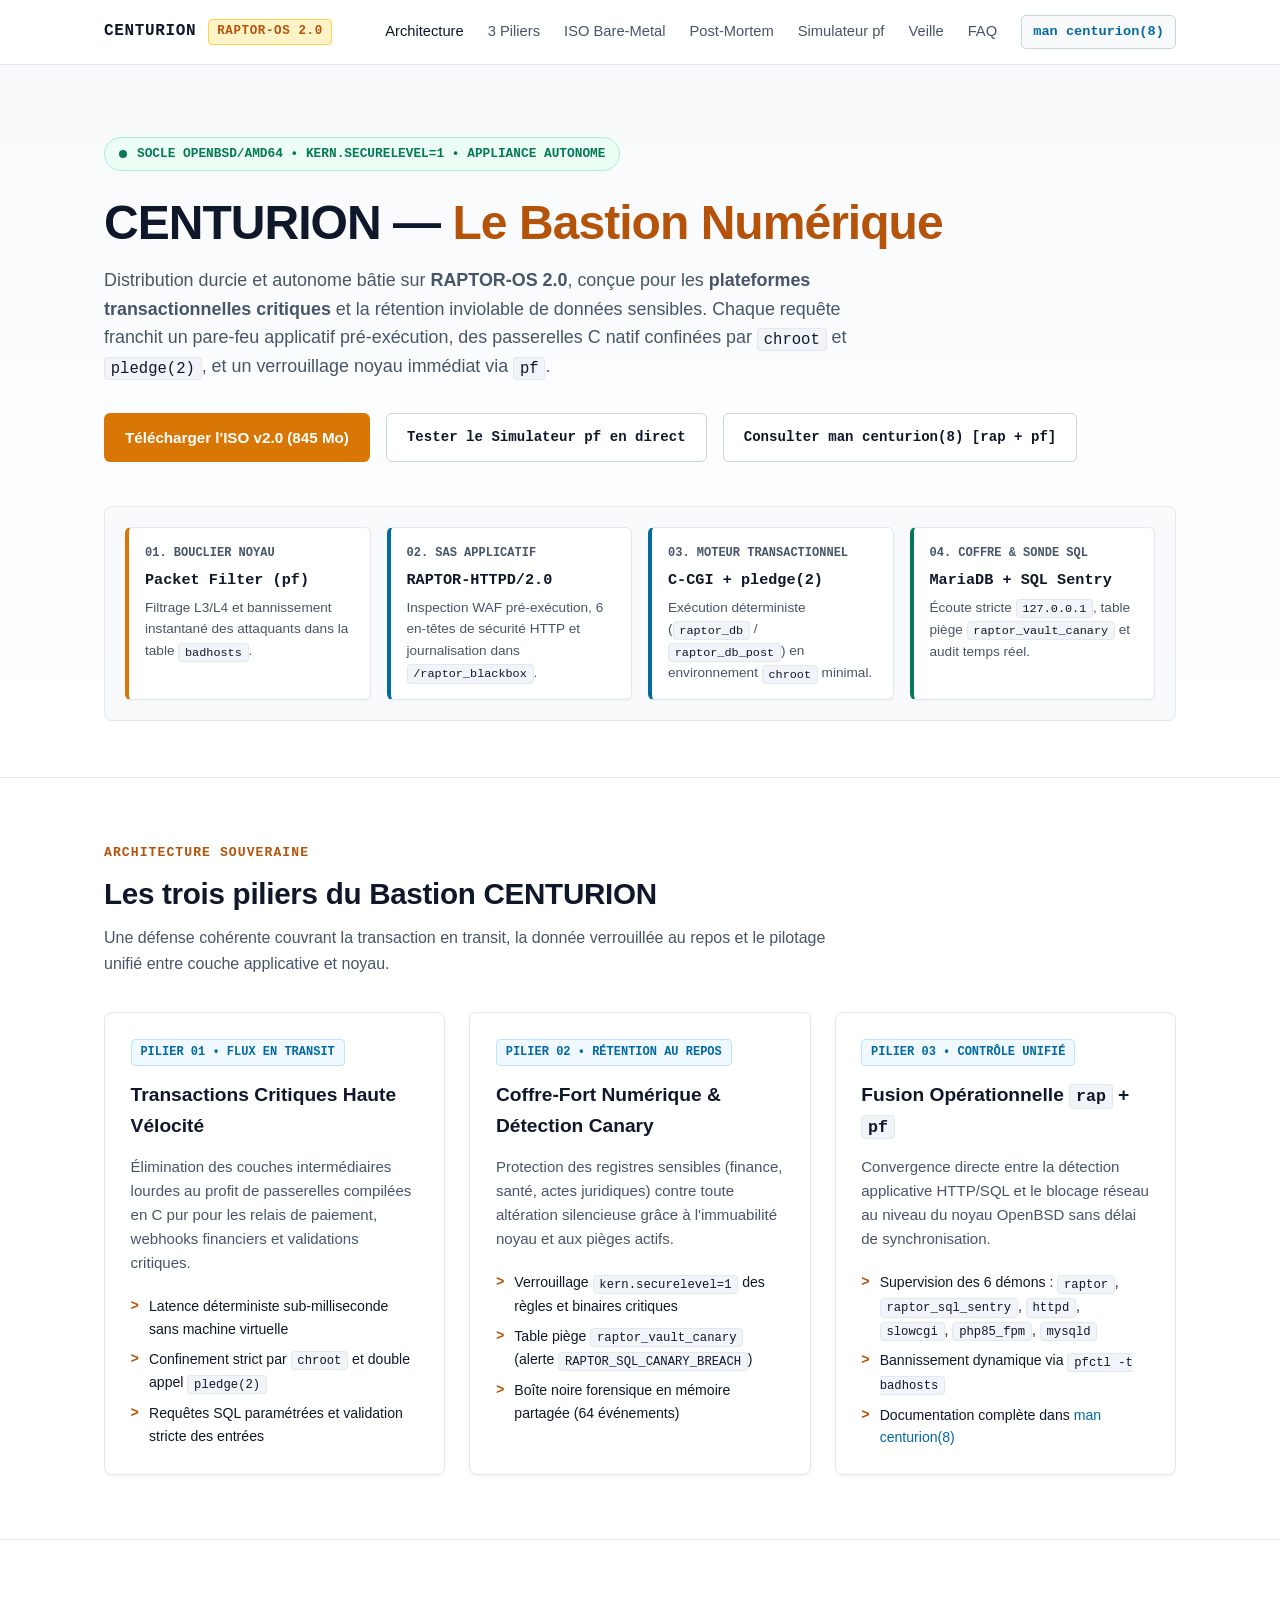
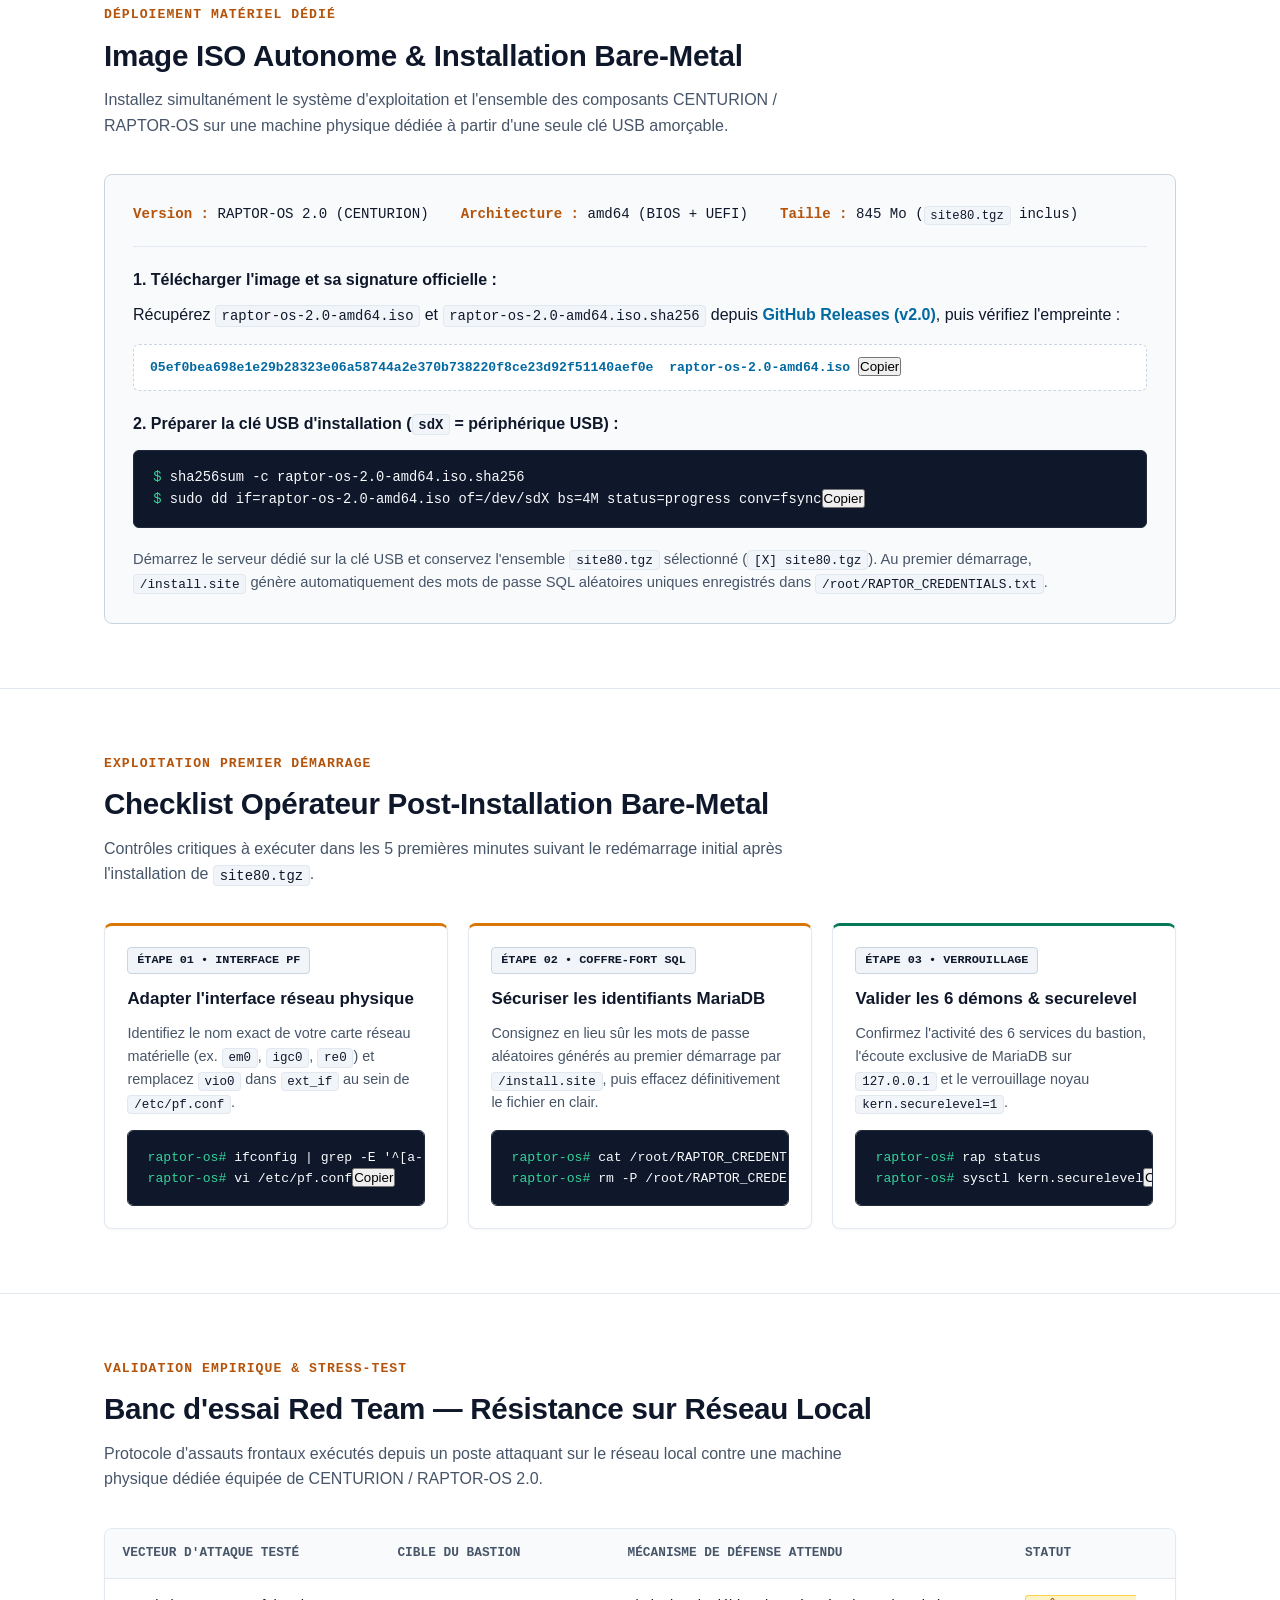
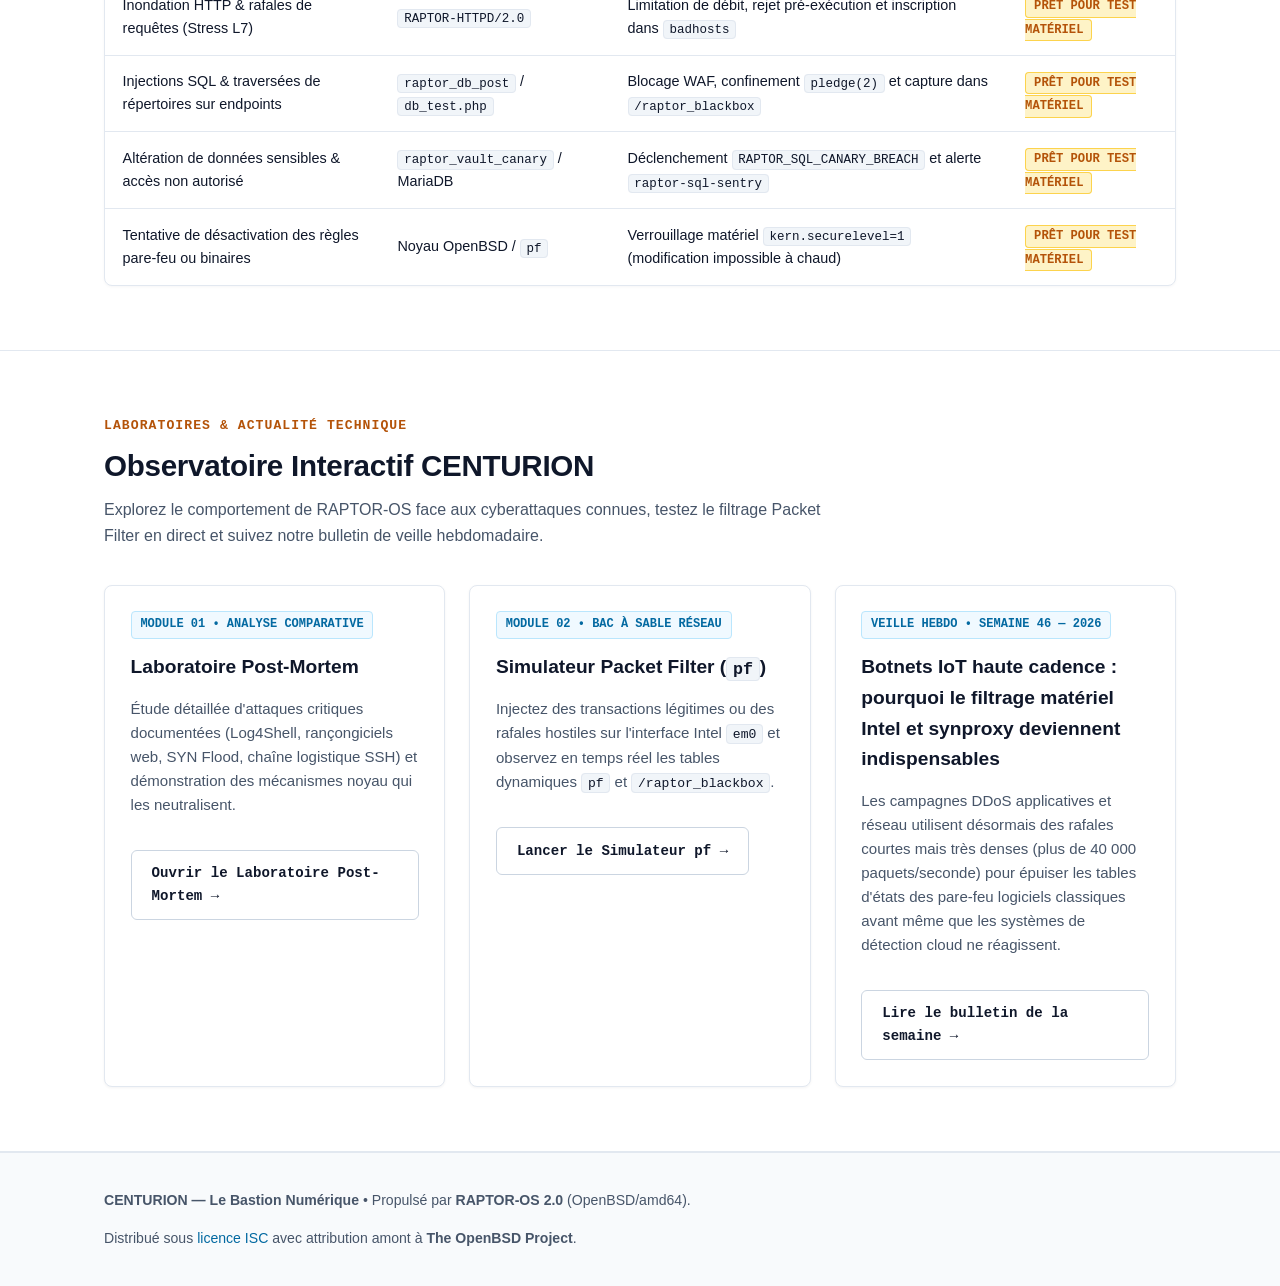
==== commit d9c003e2: "Ajout des 3 modules interactifs (Post-Mortem, Simulateur pf, Veille) Refonte dynamique et modulaire " ====
--- a/docs/index.html
+++ b/docs/index.html
@@ -1,22 +1,23 @@
 <!DOCTYPE html>
 <!-- ==========================================================================
   FICHIER     : docs/index.html
-  REVISION    : 1.0
+  REVISION    : 1.1
   DESCRIPTION : Page d'accueil officielle de CENTURION — Le Bastion Numerique
                 propulse par RAPTOR-OS 2.0 (OpenBSD/amd64, kern.securelevel=1).
-                Presente l'architecture transactionnelle souveraine, les 3 piliers
-                defensifs (Flux C-CGI, Coffre-fort SQL/Canary, Fusion rap+pf),
-                le deploiement Bare-Metal via ISO autonome et le banc d'essai
-                Red Team sur reseau local.
+                Integre les liens directs vers les 3 nouveaux modules interactifs
+                (Laboratoire Post-Mortem, Simulateur Packet Filter pf et Veille
+                Hebdomadaire) ainsi que l'apercu dynamique du dernier bulletin.
 
   SECTIONS NUMEROTEES :
     01. En-tete HTML & Liaison feuille de style centurion.css
-    02. Barre de navigation superieure (Accueil, Architecture, ISO, Red Team, man)
+    02. Barre de navigation superieure (Architecture, Piliers, ISO, Post-Mortem, Simulateur, Veille, FAQ, man)
     03. Section Hero & Chaine de traitement d'une transaction critique
     04. Les 3 Piliers de CENTURION (Transactions, Coffre-fort, Fusion rap+pf)
     05. Deploiement Bare-Metal (ISO 845 Mo, SHA256 & Installation cle USB)
+    05b. Checklist Operateur Post-Installation Bare-Metal
     06. Banc d'essai Red Team & Resistance aux assauts sur reseau local
-    07. Pied de page & Attribution Licence ISC / The OpenBSD Project
+    07. Observatoire Interactif & Veille Hebdomadaire (Liens vers les 3 modules)
+    08. Pied de page & Attribution Licence ISC / The OpenBSD Project
 ========================================================================== -->
 <html lang="fr">
 <head>
@@ -39,7 +40,9 @@
                 <a href="#architecture" class="active">Architecture</a>
                 <a href="#piliers">3 Piliers</a>
                 <a href="#bare-metal">ISO Bare-Metal</a>
-                <a href="#red-team">Banc Red Team</a>
+                <a href="scenarios.html">Post-Mortem</a>
+                <a href="simulateur.html">Simulateur pf</a>
+                <a href="veille.html">Veille</a>
                 <a href="faq.html">FAQ</a>
                 <a href="man.html" class="nav-man-pill">man centurion(8)</a>
             </nav>
@@ -64,6 +67,7 @@
 
                 <div class="hero-actions">
                     <a href="https://github.com/BINOKUB-GAME/raptor-os/releases/tag/v2.0" class="btn btn-primary">Télécharger l'ISO v2.0 (845 Mo)</a>
+                    <a href="simulateur.html" class="btn btn-secondary">Tester le Simulateur pf en direct</a>
                     <a href="man.html" class="btn btn-secondary">Consulter man centurion(8) [rap + pf]</a>
                 </div>
 
@@ -185,39 +189,39 @@
             </div>
         </section>
 
-    <!-- 05b. Checklist Operateur Post-Installation Bare-Metal -->
-    <section class="section" id="post-install">
-        <div class="container">
-            <div class="section-header">
-                <div class="section-kicker">Exploitation Premier Démarrage</div>
-                <h2>Checklist Opérateur Post-Installation Bare-Metal</h2>
-                <p>Contrôles critiques à exécuter dans les 5 premières minutes suivant le redémarrage initial après l'installation de <code>site80.tgz</code>.</p>
-            </div>
-            <div class="checklist-grid">
-                <article class="check-card critical">
-                    <span class="check-step-badge">ÉTAPE 01 &bull; INTERFACE PF</span>
-                    <h3>Adapter l'interface réseau physique</h3>
-                    <p>Identifiez le nom exact de votre carte réseau matérielle (ex. <code>em0</code>, <code>igc0</code>, <code>re0</code>) et remplacez <code>vio0</code> dans <code>ext_if</code> au sein de <code>/etc/pf.conf</code>.</p>
-                    <pre class="terminal-block"><span class="prompt">raptor-os# </span>ifconfig | grep -E '^[a-z]'
+        <!-- 05b. Checklist Operateur Post-Installation Bare-Metal -->
+        <section class="section" id="post-install">
+            <div class="container">
+                <div class="section-header">
+                    <div class="section-kicker">Exploitation Premier Démarrage</div>
+                    <h2>Checklist Opérateur Post-Installation Bare-Metal</h2>
+                    <p>Contrôles critiques à exécuter dans les 5 premières minutes suivant le redémarrage initial après l'installation de <code>site80.tgz</code>.</p>
+                </div>
+                <div class="checklist-grid">
+                    <article class="check-card critical">
+                        <span class="check-step-badge">ÉTAPE 01 &bull; INTERFACE PF</span>
+                        <h3>Adapter l'interface réseau physique</h3>
+                        <p>Identifiez le nom exact de votre carte réseau matérielle (ex. <code>em0</code>, <code>igc0</code>, <code>re0</code>) et remplacez <code>vio0</code> dans <code>ext_if</code> au sein de <code>/etc/pf.conf</code>.</p>
+                        <pre class="terminal-block"><span class="prompt">raptor-os# </span>ifconfig | grep -E '^[a-z]'
 <span class="prompt">raptor-os# </span>vi /etc/pf.conf</pre>
-                </article>
-                <article class="check-card critical">
-                    <span class="check-step-badge">ÉTAPE 02 &bull; COFFRE-FORT SQL</span>
-                    <h3>Sécuriser les identifiants MariaDB</h3>
-                    <p>Consignez en lieu sûr les mots de passe aléatoires générés au premier démarrage par <code>/install.site</code>, puis effacez définitivement le fichier en clair.</p>
-                    <pre class="terminal-block"><span class="prompt">raptor-os# </span>cat /root/RAPTOR_CREDENTIALS.txt
+                    </article>
+                    <article class="check-card critical">
+                        <span class="check-step-badge">ÉTAPE 02 &bull; COFFRE-FORT SQL</span>
+                        <h3>Sécuriser les identifiants MariaDB</h3>
+                        <p>Consignez en lieu sûr les mots de passe aléatoires générés au premier démarrage par <code>/install.site</code>, puis effacez définitivement le fichier en clair.</p>
+                        <pre class="terminal-block"><span class="prompt">raptor-os# </span>cat /root/RAPTOR_CREDENTIALS.txt
 <span class="prompt">raptor-os# </span>rm -P /root/RAPTOR_CREDENTIALS.txt</pre>
-                </article>
-                <article class="check-card verified">
-                    <span class="check-step-badge">ÉTAPE 03 &bull; VERROUILLAGE</span>
-                    <h3>Valider les 6 démons &amp; securelevel</h3>
-                    <p>Confirmez l'activité des 6 services du bastion, l'écoute exclusive de MariaDB sur <code>127.0.0.1</code> et le verrouillage noyau <code>kern.securelevel=1</code>.</p>
-                    <pre class="terminal-block"><span class="prompt">raptor-os# </span>rap status
+                    </article>
+                    <article class="check-card verified">
+                        <span class="check-step-badge">ÉTAPE 03 &bull; VERROUILLAGE</span>
+                        <h3>Valider les 6 démons &amp; securelevel</h3>
+                        <p>Confirmez l'activité des 6 services du bastion, l'écoute exclusive de MariaDB sur <code>127.0.0.1</code> et le verrouillage noyau <code>kern.securelevel=1</code>.</p>
+                        <pre class="terminal-block"><span class="prompt">raptor-os# </span>rap status
 <span class="prompt">raptor-os# </span>sysctl kern.securelevel</pre>
-                </article>
-            </div>
-        </div>
-    </section>
+                    </article>
+                </div>
+            </div>
+        </section>
 
         <!-- 06. Banc d'essai Red Team & Resistance sur reseau local -->
         <section class="section" id="red-team">
@@ -268,9 +272,58 @@
                 </div>
             </div>
         </section>
+
+        <!-- 07. Observatoire Interactif & Veille Hebdomadaire -->
+        <section class="section" id="observatoire">
+            <div class="container">
+                <div class="section-header">
+                    <div class="section-kicker">Laboratoires &amp; Actualité Technique</div>
+                    <h2>Observatoire Interactif CENTURION</h2>
+                    <p>Explorez le comportement de RAPTOR-OS face aux cyberattaques connues, testez le filtrage Packet Filter en direct et suivez notre bulletin de veille hebdomadaire.</p>
+                </div>
+
+                <div class="grid-3">
+                    <article class="card">
+                        <span class="card-badge">MODULE 01 &bull; ANALYSE COMPARATIVE</span>
+                        <h3>Laboratoire Post-Mortem</h3>
+                        <p>
+                            Étude détaillée d'attaques critiques documentées (Log4Shell, rançongiciels web, SYN Flood,
+                            chaîne logistique SSH) et démonstration des mécanismes noyau qui les neutralisent.
+                        </p>
+                        <p style="margin-top: 1.2rem;">
+                            <a href="scenarios.html" class="btn btn-secondary">Ouvrir le Laboratoire Post-Mortem &rarr;</a>
+                        </p>
+                    </article>
+
+                    <article class="card">
+                        <span class="card-badge">MODULE 02 &bull; BAC À SABLE RÉSEAU</span>
+                        <h3>Simulateur Packet Filter (<code>pf</code>)</h3>
+                        <p>
+                            Injectez des transactions légitimes ou des rafales hostiles sur l'interface Intel <code>em0</code>
+                            et observez en temps réel les tables dynamiques <code>pf</code> et <code>/raptor_blackbox</code>.
+                        </p>
+                        <p style="margin-top: 1.2rem;">
+                            <a href="simulateur.html" class="btn btn-secondary">Lancer le Simulateur pf &rarr;</a>
+                        </p>
+                    </article>
+
+                    <article class="card">
+                        <span class="card-badge" id="home-veille-badge">MODULE 03 &bull; VEILLE HEBDO</span>
+                        <h3 id="home-veille-title">Veille Sécurité &amp; Infrastructure</h3>
+                        <p id="home-veille-summary">
+                            Chaque semaine, décryptage d'une actualité cybersécurité ou réseau et mise en perspective
+                            avec l'architecture bare-metal de CENTURION / RAPTOR-OS 2.0.
+                        </p>
+                        <p style="margin-top: 1.2rem;">
+                            <a href="veille.html" class="btn btn-secondary">Lire le bulletin de la semaine &rarr;</a>
+                        </p>
+                    </article>
+                </div>
+            </div>
+        </section>
     </main>
 
-    <!-- 07. Pied de page & Attribution Licence ISC -->
+    <!-- 08. Pied de page & Attribution Licence ISC -->
     <footer class="footer">
         <div class="container footer-inner">
             <div>
@@ -283,5 +336,6 @@
     </footer>
 
     <script src="assets/js/copy-code.js"></script>
+    <script src="assets/js/index-veille-widget.js" defer></script>
 </body>
 </html>
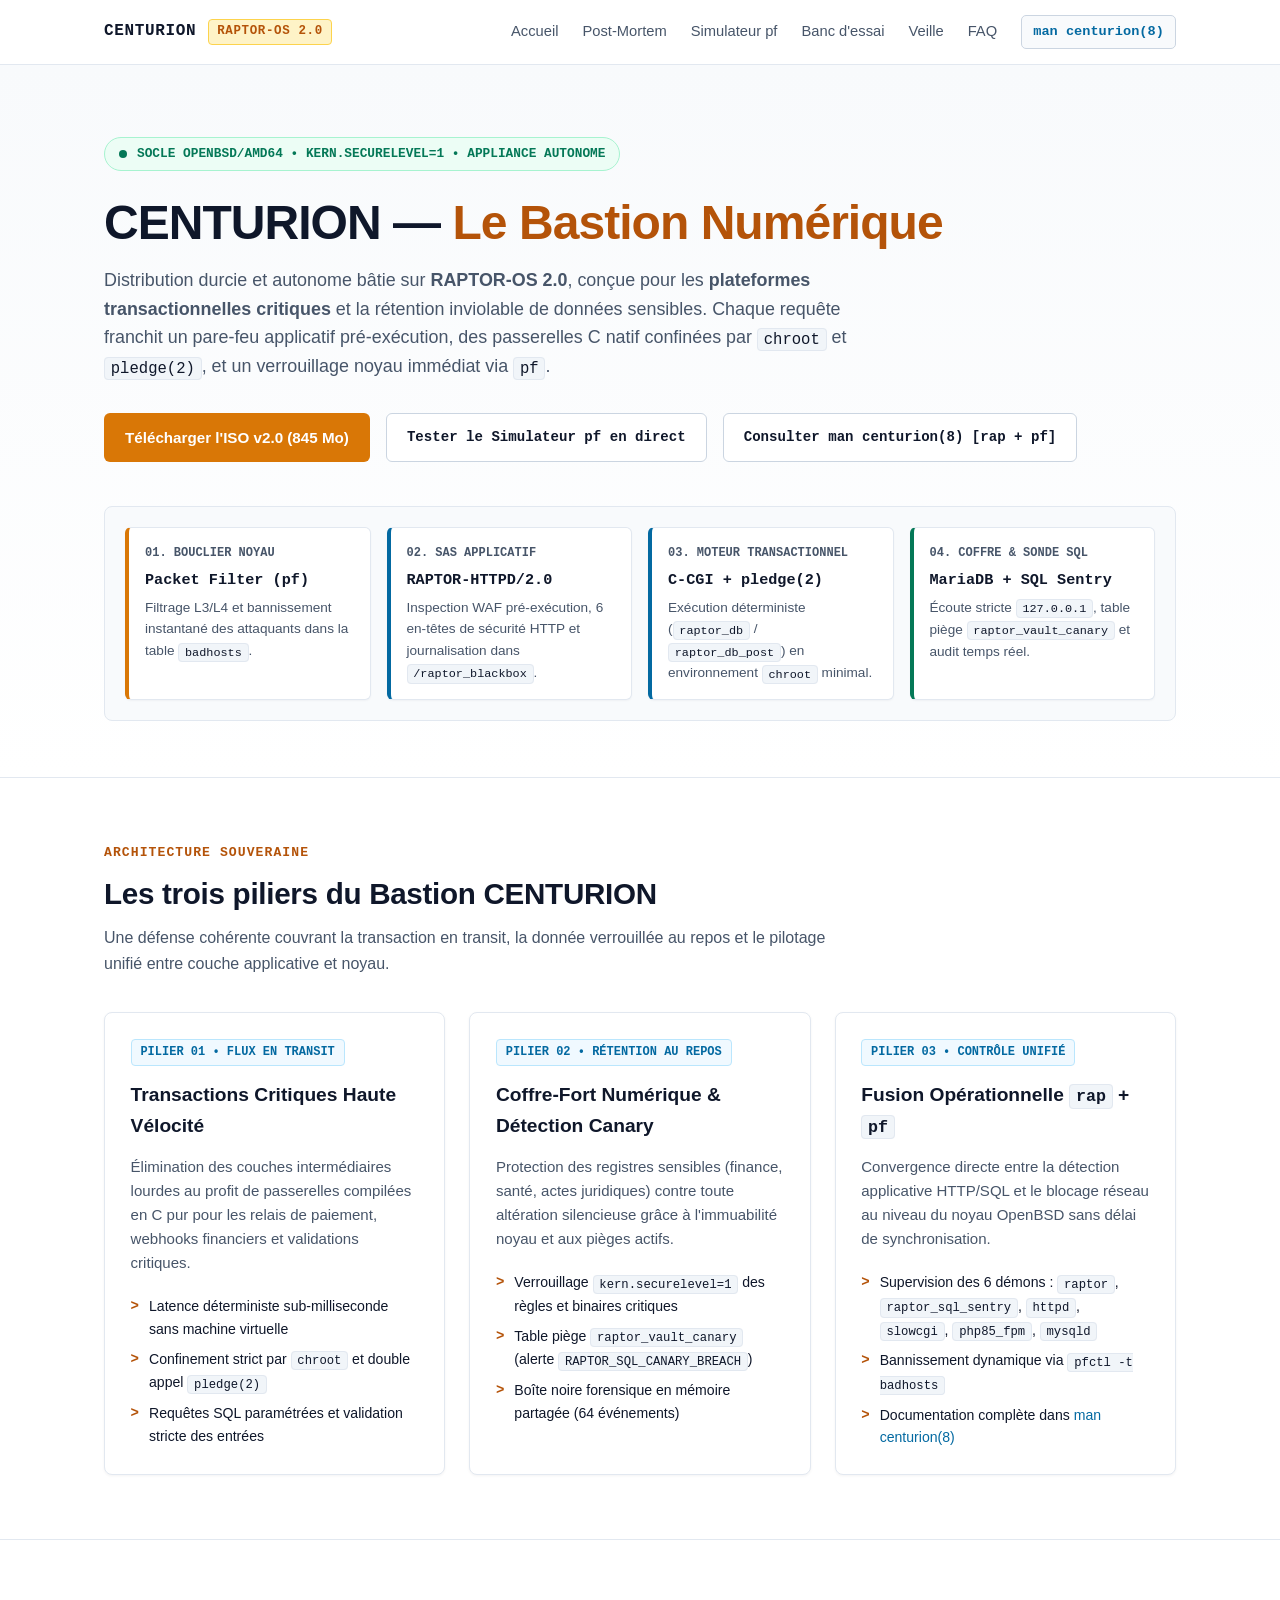
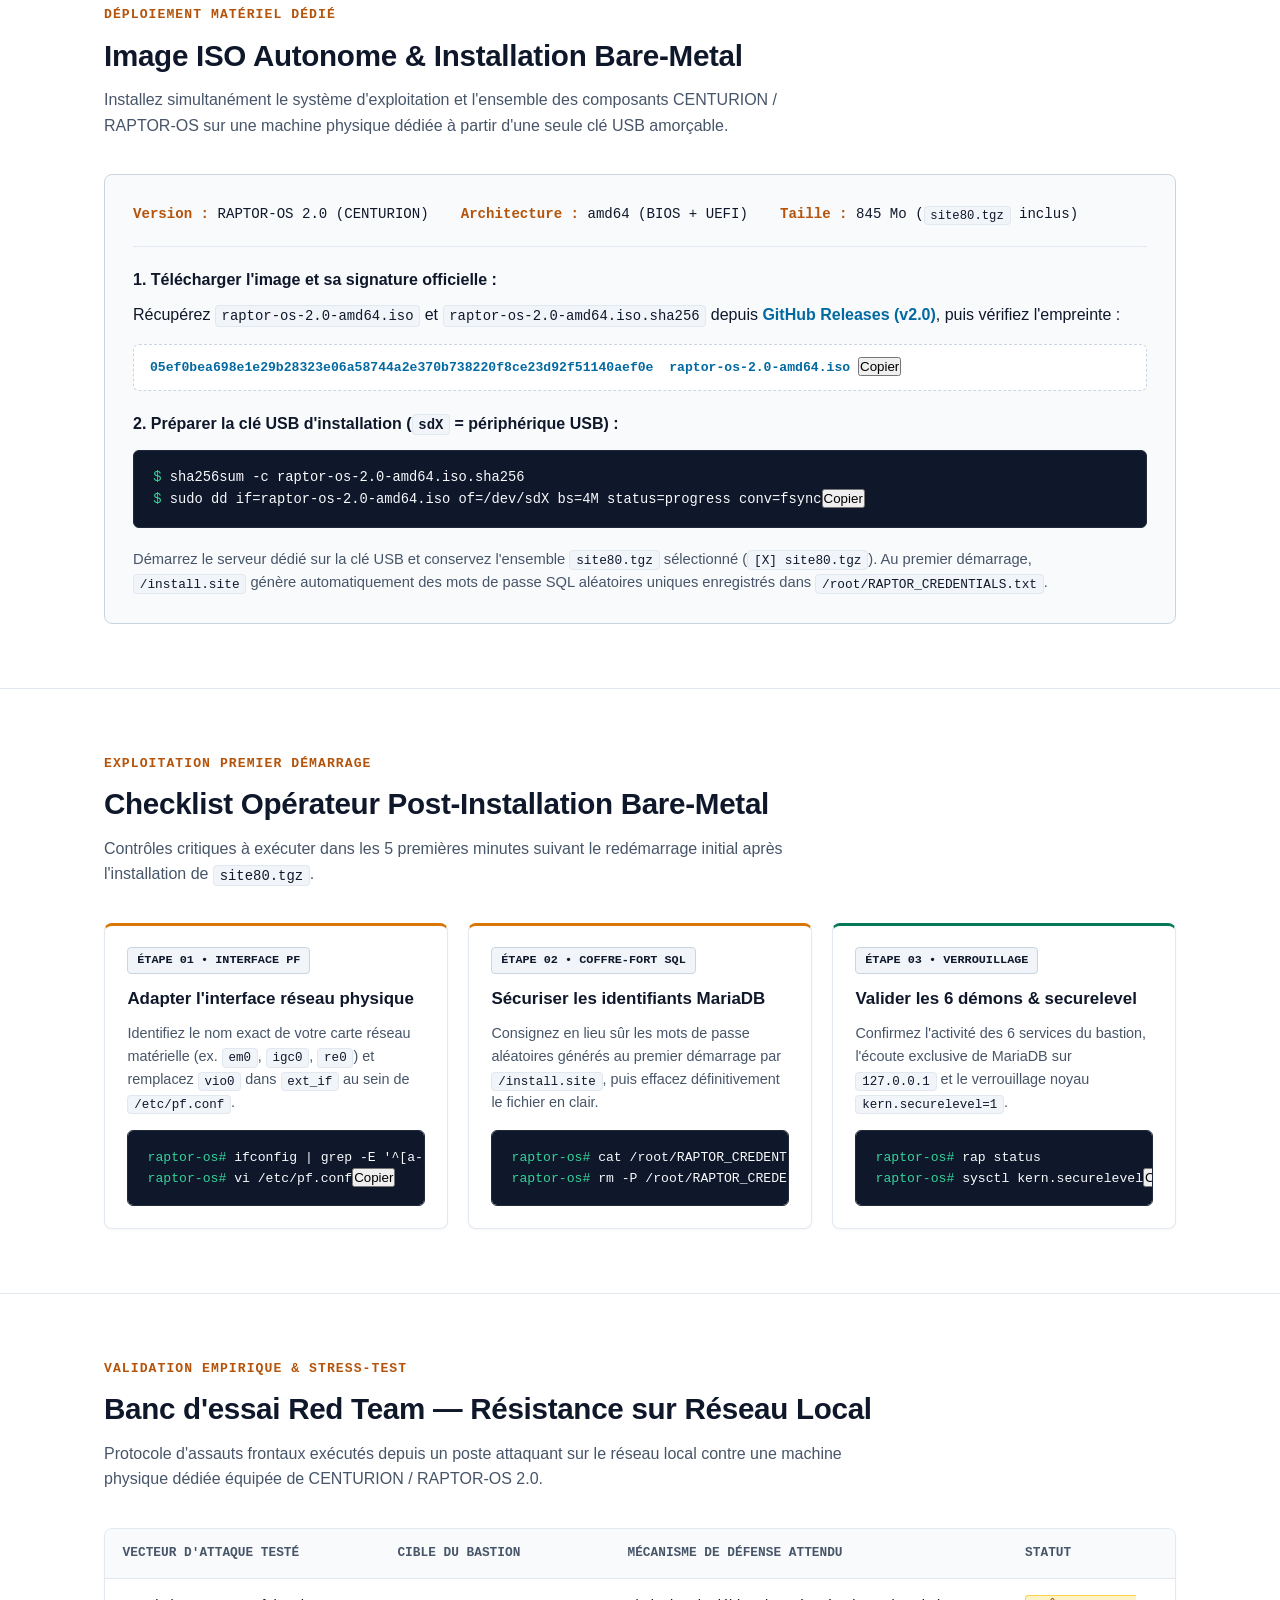
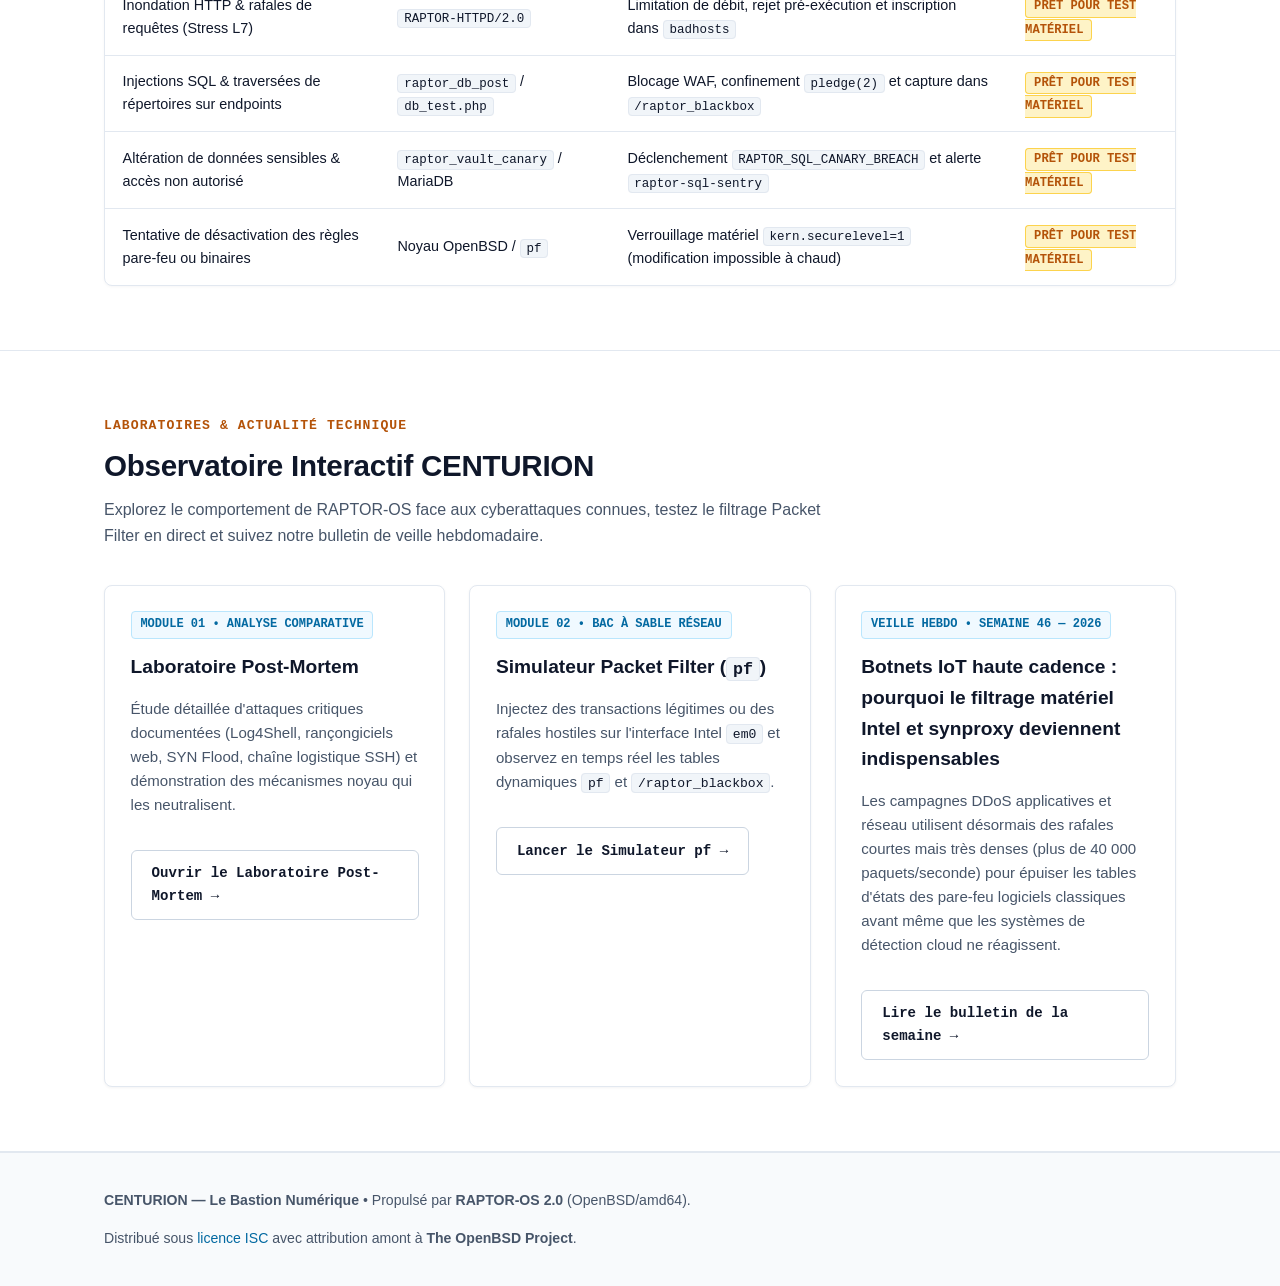
==== commit ea0d2731: "Unification navigation, Module 4 Banc d'essai Bare-Metal et SEO Finalisation de la structure du site" ====
--- a/docs/index.html
+++ b/docs/index.html
@@ -36,12 +36,11 @@
                 <span>CENTURION</span>
                 <span class="brand-tag">RAPTOR-OS 2.0</span>
             </a>
-            <nav class="nav-links" aria-label="Navigation principale">
-                <a href="#architecture" class="active">Architecture</a>
-                <a href="#piliers">3 Piliers</a>
-                <a href="#bare-metal">ISO Bare-Metal</a>
+           <nav class="nav-links" aria-label="Navigation principale">
+                <a href="index.html">Accueil</a>
                 <a href="scenarios.html">Post-Mortem</a>
                 <a href="simulateur.html">Simulateur pf</a>
+                <a href="benchmarks.html">Banc d'essai</a>
                 <a href="veille.html">Veille</a>
                 <a href="faq.html">FAQ</a>
                 <a href="man.html" class="nav-man-pill">man centurion(8)</a>
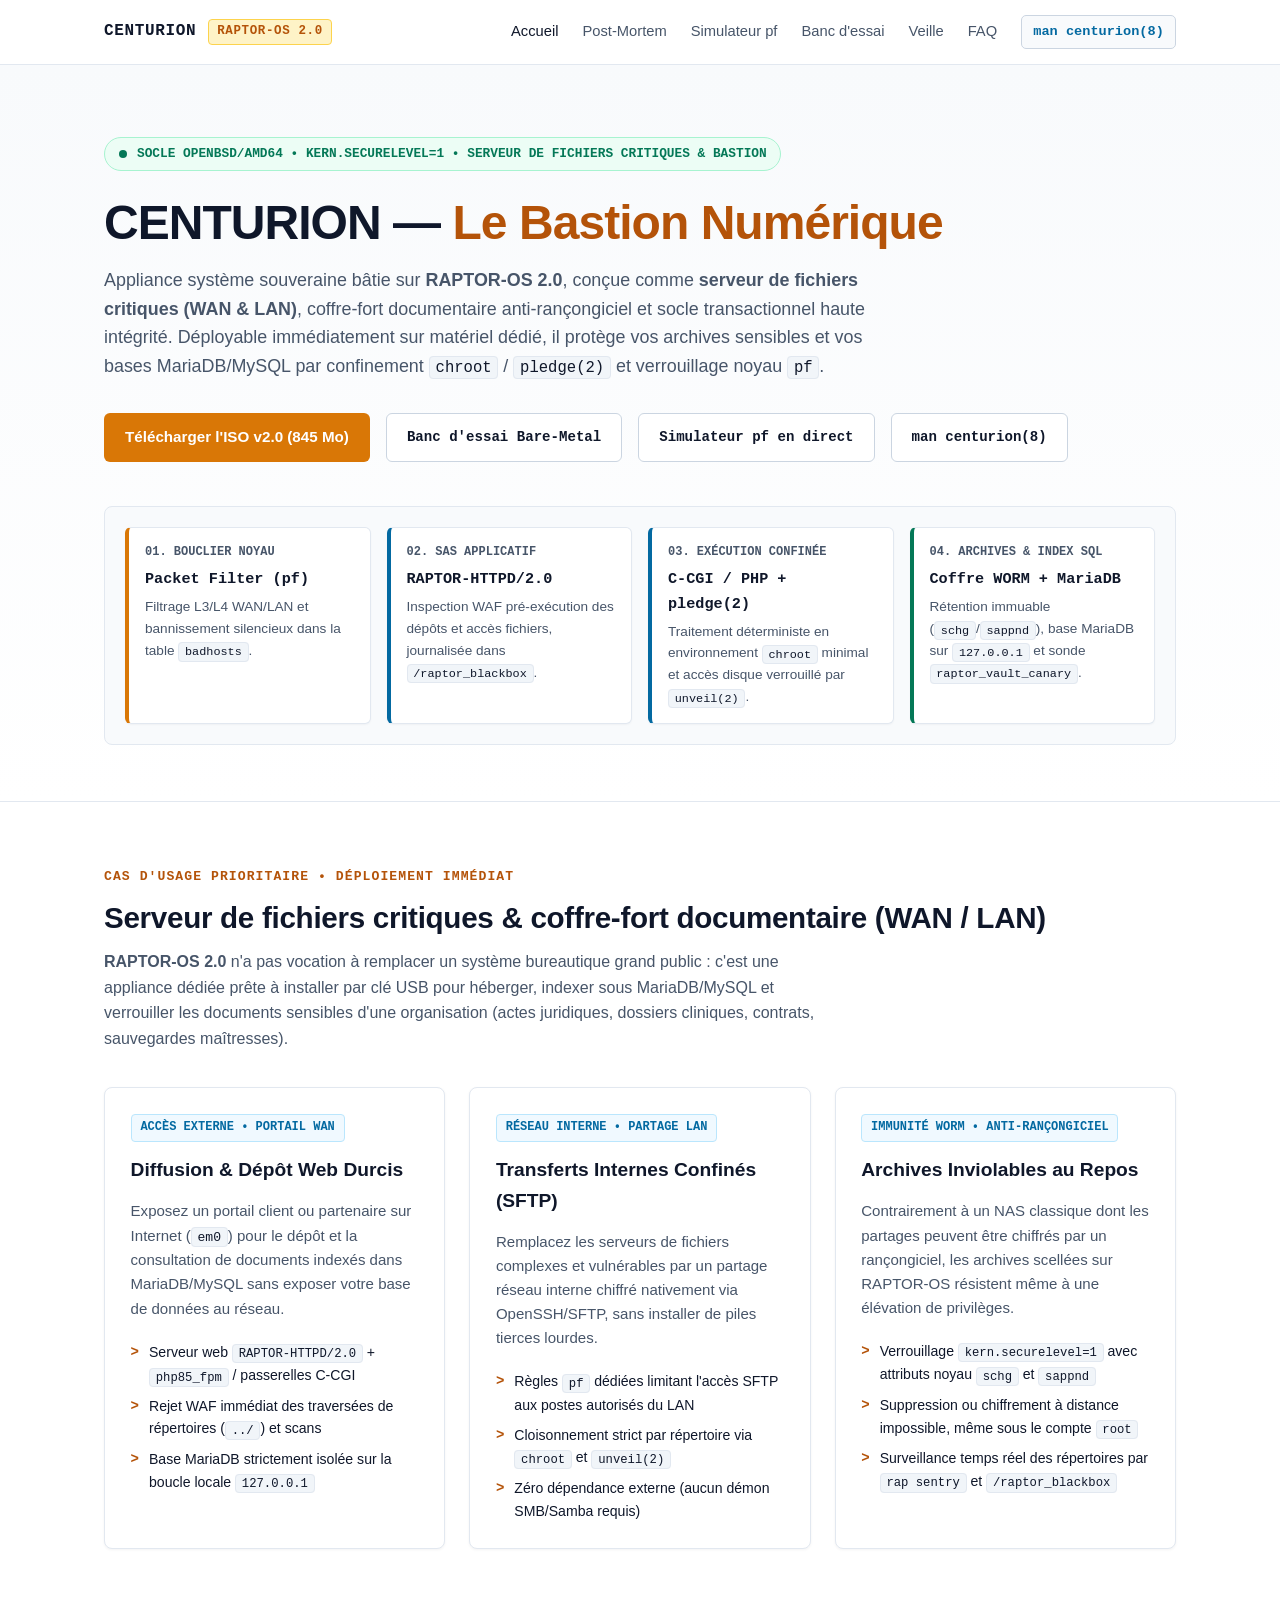
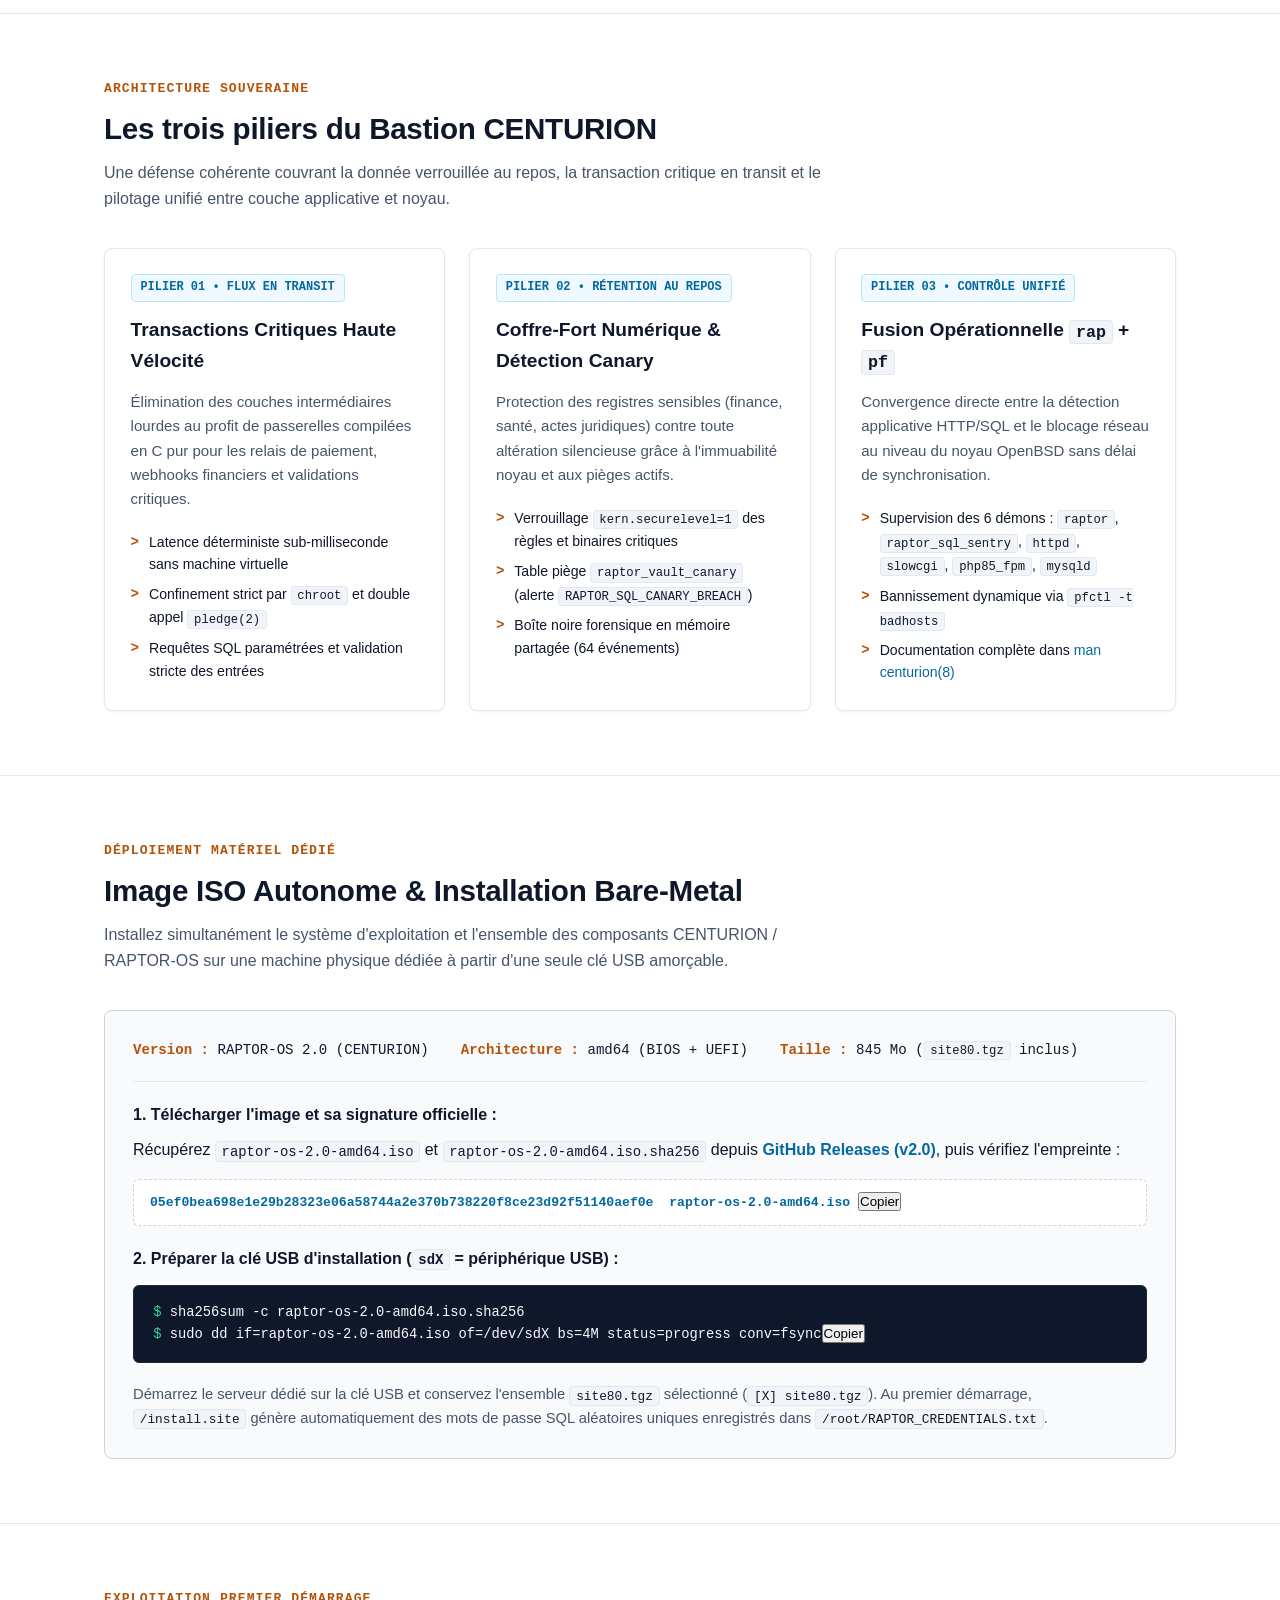
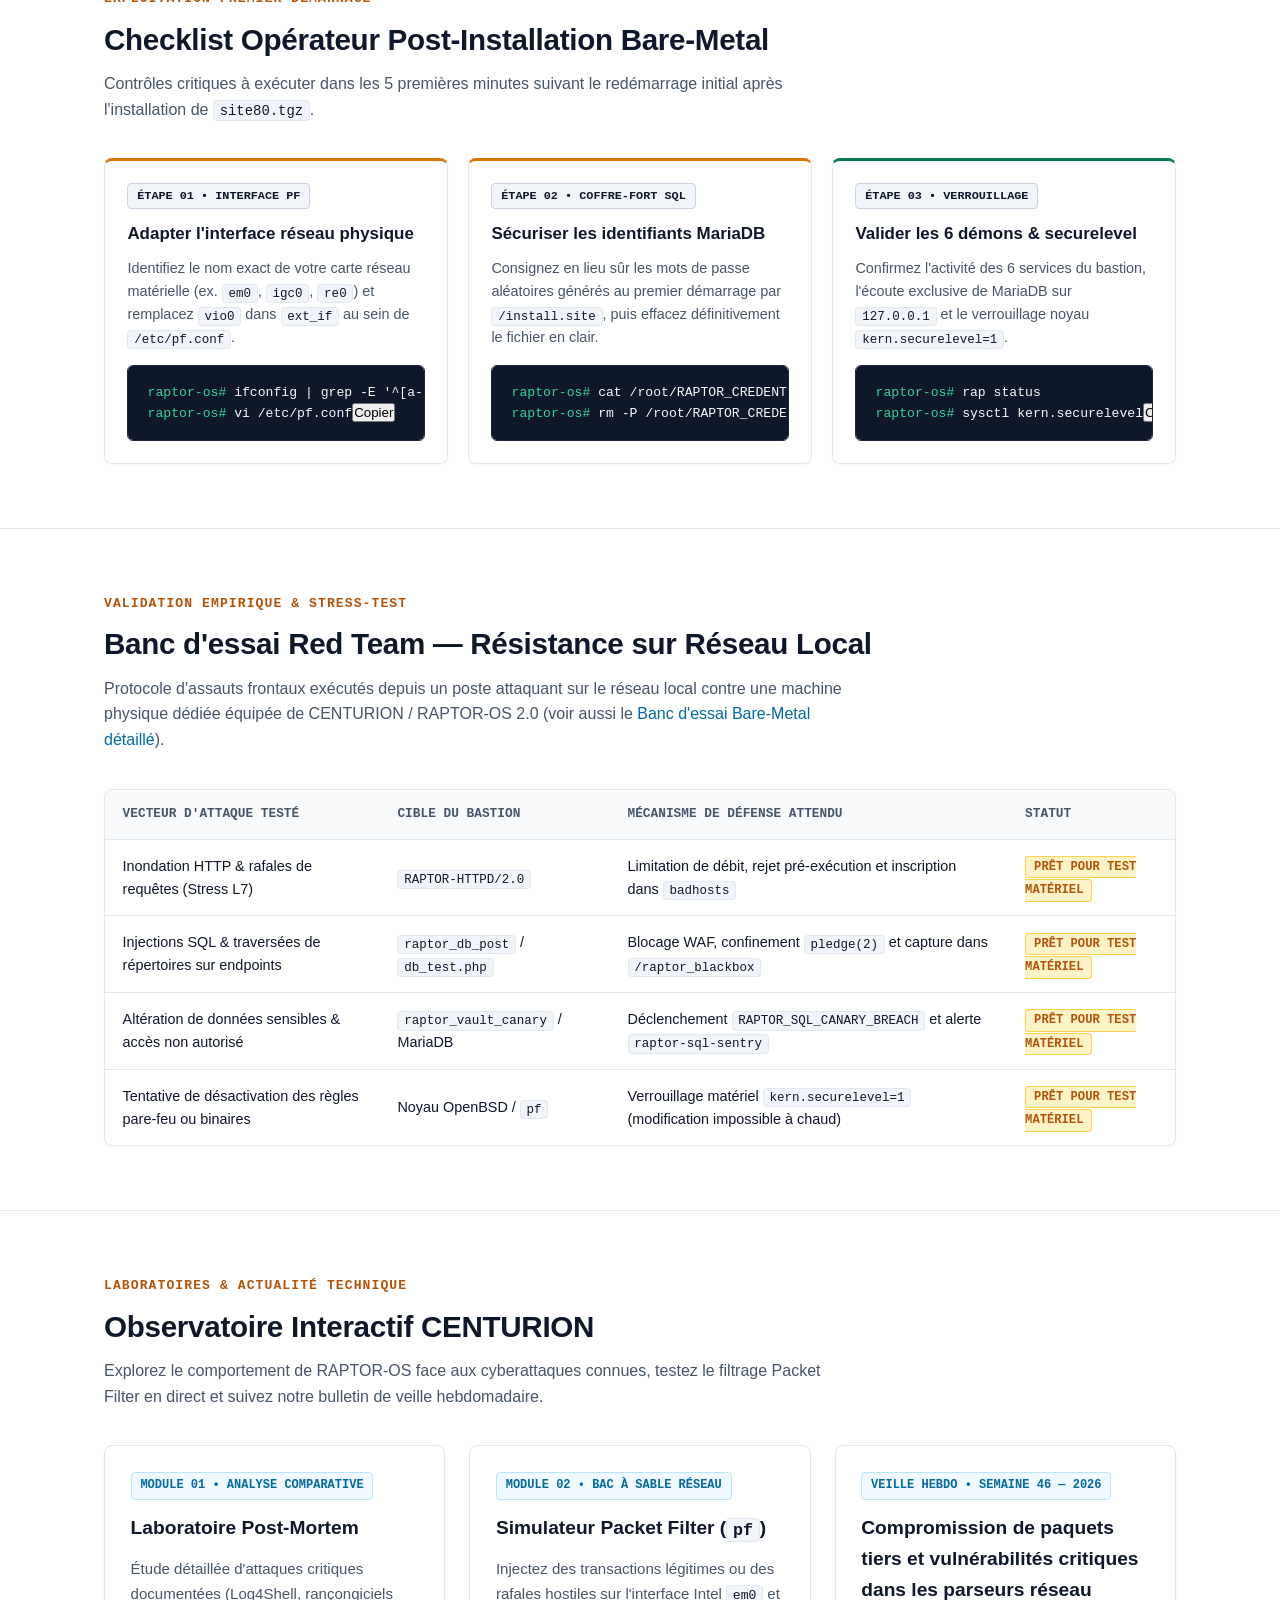
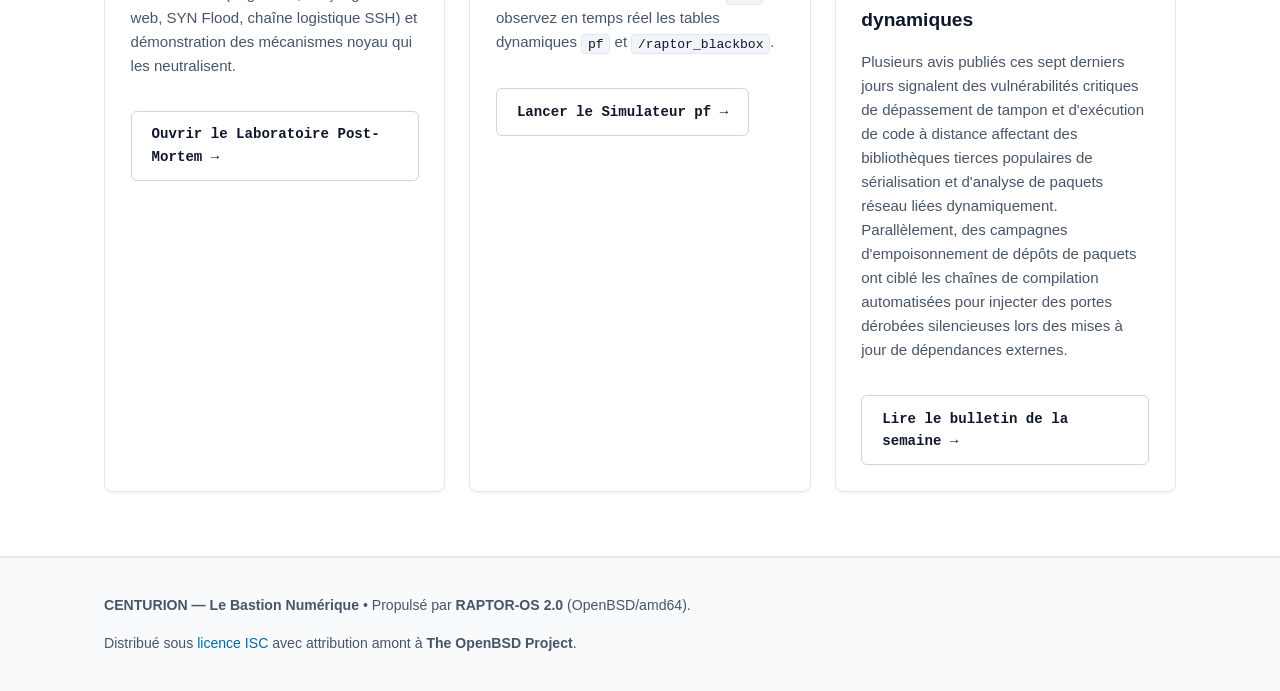
==== commit b16b3c83: "Mise en avant du cas d'usage Serveur de fichiers critiques WAN/LAN sur index.html Actualisation de l" ====
--- a/docs/index.html
+++ b/docs/index.html
@@ -1,43 +1,51 @@
 <!DOCTYPE html>
 <!-- ==========================================================================
   FICHIER     : docs/index.html
-  REVISION    : 1.1
-  DESCRIPTION : Page d'accueil officielle de CENTURION — Le Bastion Numerique
-                propulse par RAPTOR-OS 2.0 (OpenBSD/amd64, kern.securelevel=1).
-                Integre les liens directs vers les 3 nouveaux modules interactifs
-                (Laboratoire Post-Mortem, Simulateur Packet Filter pf et Veille
-                Hebdomadaire) ainsi que l'apercu dynamique du dernier bulletin.
+  REVISION    : 1.2
+  BLOC DESCRIPTIF DES NOUVELLES INTEGRATIONS :
+    - Mise en avant du premier cas d'usage concret de deploiement : Serveur de
+      fichiers critiques et coffre-fort documentaire (WAN & LAN) avec indexation
+      MariaDB/MySQL isolee sur 127.0.0.1.
+    - Ajout de la section dediee #cas-usage-fichiers (Section 04) detaillant le
+      portail web WAN durci (RAPTOR-HTTPD/2.0 + pf), le partage LAN confine
+      (SFTP natif + chroot/unveil) et l'immunite anti-rancongiciel (WORM via
+      kern.securelevel=1, drapeaux schg/sappnd et rap sentry).
+    - Precision explicite de la vocation appliance dediee (hors usage grand
+      public) et ajout de l'acces direct au Banc d'essai Bare-Metal.
+    - Renumerotation ordonnee des sections (01 a 10) avec preservation totale
+      des identifiants DOM de index-veille-widget.js et copy-code.js.
 
   SECTIONS NUMEROTEES :
     01. En-tete HTML & Liaison feuille de style centurion.css
-    02. Barre de navigation superieure (Architecture, Piliers, ISO, Post-Mortem, Simulateur, Veille, FAQ, man)
-    03. Section Hero & Chaine de traitement d'une transaction critique
-    04. Les 3 Piliers de CENTURION (Transactions, Coffre-fort, Fusion rap+pf)
-    05. Deploiement Bare-Metal (ISO 845 Mo, SHA256 & Installation cle USB)
-    05b. Checklist Operateur Post-Installation Bare-Metal
-    06. Banc d'essai Red Team & Resistance aux assauts sur reseau local
-    07. Observatoire Interactif & Veille Hebdomadaire (Liens vers les 3 modules)
-    08. Pied de page & Attribution Licence ISC / The OpenBSD Project
+    02. Barre de navigation superieure unifiee
+    03. Section Hero & Chaine de traitement d'une requete critique
+    04. Premier Cas d'Usage : Serveur de Fichiers Critiques WAN & LAN
+    05. Les 3 Piliers de CENTURION (Transactions, Coffre-fort, Fusion rap+pf)
+    06. Deploiement Bare-Metal (ISO 845 Mo, SHA256 & Installation cle USB)
+    07. Checklist Operateur Post-Installation Bare-Metal
+    08. Banc d'essai Red Team & Resistance aux assauts sur reseau local
+    09. Observatoire Interactif & Veille Hebdomadaire
+    10. Pied de page & Attribution Licence ISC / The OpenBSD Project
 ========================================================================== -->
 <html lang="fr">
 <head>
     <meta charset="UTF-8">
     <meta name="viewport" content="width=device-width, initial-scale=1.0">
-    <title>CENTURION — Le Bastion Numérique | RAPTOR-OS 2.0 (OpenBSD/amd64)</title>
-    <meta name="description" content="CENTURION sous RAPTOR-OS 2.0 : bastion numérique souverain sur OpenBSD/amd64 dédié aux plateformes transactionnelles critiques, coffres-forts SQL et défense active rap+pf.">
+    <title>CENTURION — Serveur de Fichiers Critiques &amp; Bastion Numérique | RAPTOR-OS 2.0</title>
+    <meta name="description" content="CENTURION sous RAPTOR-OS 2.0 : serveur de fichiers critiques WAN/LAN, coffre-fort documentaire anti-rançongiciel et socle transactionnel OpenBSD/amd64 durci par kern.securelevel=1.">
     <link rel="stylesheet" href="assets/css/centurion.css">
 </head>
 <body>
 
-    <!-- 02. Barre de navigation superieure -->
+    <!-- 02. Barre de navigation superieure unifiee -->
     <header class="topbar">
         <div class="container topbar-inner">
             <a href="index.html" class="brand">
                 <span>CENTURION</span>
                 <span class="brand-tag">RAPTOR-OS 2.0</span>
             </a>
-           <nav class="nav-links" aria-label="Navigation principale">
-                <a href="index.html">Accueil</a>
+            <nav class="nav-links" aria-label="Navigation principale">
+                <a href="index.html" class="active">Accueil</a>
                 <a href="scenarios.html">Post-Mortem</a>
                 <a href="simulateur.html">Simulateur pf</a>
                 <a href="benchmarks.html">Banc d'essai</a>
@@ -49,59 +57,120 @@
     </header>
 
     <main>
-        <!-- 03. Section Hero & Chaine de traitement d'une transaction critique -->
+        <!-- 03. Section Hero & Chaine de traitement d'une requete critique -->
         <section class="hero" id="architecture">
             <div class="container">
                 <div class="status-bar">
                     <span class="status-dot"></span>
-                    <span>SOCLE OPENBSD/AMD64 &bull; KERN.SECURELEVEL=1 &bull; APPLIANCE AUTONOME</span>
+                    <span>SOCLE OPENBSD/AMD64 &bull; KERN.SECURELEVEL=1 &bull; SERVEUR DE FICHIERS CRITIQUES &amp; BASTION</span>
                 </div>
                 <h1>CENTURION — <span>Le Bastion Numérique</span></h1>
                 <p class="hero-lead">
-                    Distribution durcie et autonome bâtie sur <strong>RAPTOR-OS 2.0</strong>, conçue pour les
-                    <strong>plateformes transactionnelles critiques</strong> et la rétention inviolable de données sensibles.
-                    Chaque requête franchit un pare-feu applicatif pré-exécution, des passerelles C natif confinées par
-                    <code>chroot</code> et <code>pledge(2)</code>, et un verrouillage noyau immédiat via <code>pf</code>.
+                    Appliance système souveraine bâtie sur <strong>RAPTOR-OS 2.0</strong>, conçue comme
+                    <strong>serveur de fichiers critiques (WAN &amp; LAN)</strong>, coffre-fort documentaire anti-rançongiciel
+                    et socle transactionnel haute intégrité. Déployable immédiatement sur matériel dédié, il protège
+                    vos archives sensibles et vos bases MariaDB/MySQL par confinement <code>chroot</code> / <code>pledge(2)</code>
+                    et verrouillage noyau <code>pf</code>.
                 </p>
 
                 <div class="hero-actions">
                     <a href="https://github.com/BINOKUB-GAME/raptor-os/releases/tag/v2.0" class="btn btn-primary">Télécharger l'ISO v2.0 (845 Mo)</a>
-                    <a href="simulateur.html" class="btn btn-secondary">Tester le Simulateur pf en direct</a>
-                    <a href="man.html" class="btn btn-secondary">Consulter man centurion(8) [rap + pf]</a>
-                </div>
-
-                <div class="pipeline" aria-label="Flux d'une transaction dans CENTURION">
+                    <a href="benchmarks.html" class="btn btn-secondary">Banc d'essai Bare-Metal</a>
+                    <a href="simulateur.html" class="btn btn-secondary">Simulateur pf en direct</a>
+                    <a href="man.html" class="btn btn-secondary">man centurion(8)</a>
+                </div>
+
+                <div class="pipeline" aria-label="Flux d'une requête dans CENTURION">
                     <div class="pipe-step lock">
                         <div class="pipe-label">01. Bouclier Noyau</div>
                         <div class="pipe-title">Packet Filter (pf)</div>
-                        <div class="pipe-desc">Filtrage L3/L4 et bannissement instantané des attaquants dans la table <code>badhosts</code>.</div>
+                        <div class="pipe-desc">Filtrage L3/L4 WAN/LAN et bannissement silencieux dans la table <code>badhosts</code>.</div>
                     </div>
                     <div class="pipe-step">
                         <div class="pipe-label">02. Sas Applicatif</div>
                         <div class="pipe-title">RAPTOR-HTTPD/2.0</div>
-                        <div class="pipe-desc">Inspection WAF pré-exécution, 6 en-têtes de sécurité HTTP et journalisation dans <code>/raptor_blackbox</code>.</div>
+                        <div class="pipe-desc">Inspection WAF pré-exécution des dépôts et accès fichiers, journalisée dans <code>/raptor_blackbox</code>.</div>
                     </div>
                     <div class="pipe-step">
-                        <div class="pipe-label">03. Moteur Transactionnel</div>
-                        <div class="pipe-title">C-CGI + pledge(2)</div>
-                        <div class="pipe-desc">Exécution déterministe (<code>raptor_db</code> / <code>raptor_db_post</code>) en environnement <code>chroot</code> minimal.</div>
+                        <div class="pipe-label">03. Exécution Confinée</div>
+                        <div class="pipe-title">C-CGI / PHP + pledge(2)</div>
+                        <div class="pipe-desc">Traitement déterministe en environnement <code>chroot</code> minimal et accès disque verrouillé par <code>unveil(2)</code>.</div>
                     </div>
                     <div class="pipe-step vault">
-                        <div class="pipe-label">04. Coffre &amp; Sonde SQL</div>
-                        <div class="pipe-title">MariaDB + SQL Sentry</div>
-                        <div class="pipe-desc">Écoute stricte <code>127.0.0.1</code>, table piège <code>raptor_vault_canary</code> et audit temps réel.</div>
-                    </div>
-                </div>
-            </div>
-        </section>
-
-        <!-- 04. Les 3 Piliers de CENTURION -->
+                        <div class="pipe-label">04. Archives &amp; Index SQL</div>
+                        <div class="pipe-title">Coffre WORM + MariaDB</div>
+                        <div class="pipe-desc">Rétention immuable (<code>schg</code>/<code>sappnd</code>), base MariaDB sur <code>127.0.0.1</code> et sonde <code>raptor_vault_canary</code>.</div>
+                    </div>
+                </div>
+            </div>
+        </section>
+
+        <!-- 04. Premier Cas d'Usage : Serveur de Fichiers Critiques WAN & LAN -->
+        <section class="section" id="cas-usage-fichiers">
+            <div class="container">
+                <div class="section-header">
+                    <div class="section-kicker">Cas d'Usage Prioritaire &bull; Déploiement Immédiat</div>
+                    <h2>Serveur de fichiers critiques &amp; coffre-fort documentaire (WAN / LAN)</h2>
+                    <p>
+                        <strong>RAPTOR-OS 2.0</strong> n'a pas vocation à remplacer un système bureautique grand public : c'est une
+                        appliance dédiée prête à installer par clé USB pour héberger, indexer sous MariaDB/MySQL et verrouiller les
+                        documents sensibles d'une organisation (actes juridiques, dossiers cliniques, contrats, sauvegardes maîtresses).
+                    </p>
+                </div>
+
+                <div class="grid-3">
+                    <article class="card">
+                        <span class="card-badge">ACCÈS EXTERNE &bull; PORTAIL WAN</span>
+                        <h3>Diffusion &amp; Dépôt Web Durcis</h3>
+                        <p>
+                            Exposez un portail client ou partenaire sur Internet (<code>em0</code>) pour le dépôt et la consultation de
+                            documents indexés dans MariaDB/MySQL sans exposer votre base de données au réseau.
+                        </p>
+                        <ul class="spec-list">
+                            <li>Serveur web <code>RAPTOR-HTTPD/2.0</code> + <code>php85_fpm</code> / passerelles C-CGI</li>
+                            <li>Rejet WAF immédiat des traversées de répertoires (<code>../</code>) et scans</li>
+                            <li>Base MariaDB strictement isolée sur la boucle locale <code>127.0.0.1</code></li>
+                        </ul>
+                    </article>
+
+                    <article class="card">
+                        <span class="card-badge">RÉSEAU INTERNE &bull; PARTAGE LAN</span>
+                        <h3>Transferts Internes Confinés (SFTP)</h3>
+                        <p>
+                            Remplacez les serveurs de fichiers complexes et vulnérables par un partage réseau interne chiffré
+                            nativement via OpenSSH/SFTP, sans installer de piles tierces lourdes.
+                        </p>
+                        <ul class="spec-list">
+                            <li>Règles <code>pf</code> dédiées limitant l'accès SFTP aux postes autorisés du LAN</li>
+                            <li>Cloisonnement strict par répertoire via <code>chroot</code> et <code>unveil(2)</code></li>
+                            <li>Zéro dépendance externe (aucun démon SMB/Samba requis)</li>
+                        </ul>
+                    </article>
+
+                    <article class="card">
+                        <span class="card-badge">IMMUNITÉ WORM &bull; ANTI-RANÇONGICIEL</span>
+                        <h3>Archives Inviolables au Repos</h3>
+                        <p>
+                            Contrairement à un NAS classique dont les partages peuvent être chiffrés par un rançongiciel, les
+                            archives scellées sur RAPTOR-OS résistent même à une élévation de privilèges.
+                        </p>
+                        <ul class="spec-list">
+                            <li>Verrouillage <code>kern.securelevel=1</code> avec attributs noyau <code>schg</code> et <code>sappnd</code></li>
+                            <li>Suppression ou chiffrement à distance impossible, même sous le compte <code>root</code></li>
+                            <li>Surveillance temps réel des répertoires par <code>rap sentry</code> et <code>/raptor_blackbox</code></li>
+                        </ul>
+                    </article>
+                </div>
+            </div>
+        </section>
+
+        <!-- 05. Les 3 Piliers de CENTURION -->
         <section class="section" id="piliers">
             <div class="container">
                 <div class="section-header">
                     <div class="section-kicker">Architecture Souveraine</div>
                     <h2>Les trois piliers du Bastion CENTURION</h2>
-                    <p>Une défense cohérente couvrant la transaction en transit, la donnée verrouillée au repos et le pilotage unifié entre couche applicative et noyau.</p>
+                    <p>Une défense cohérente couvrant la donnée verrouillée au repos, la transaction critique en transit et le pilotage unifié entre couche applicative et noyau.</p>
                 </div>
 
                 <div class="grid-3">
@@ -150,7 +219,7 @@
             </div>
         </section>
 
-        <!-- 05. Deploiement Bare-Metal -->
+        <!-- 06. Deploiement Bare-Metal -->
         <section class="section" id="bare-metal">
             <div class="container">
                 <div class="section-header">
@@ -169,7 +238,7 @@
                     <p><strong>1. Télécharger l'image et sa signature officielle :</strong></p>
                     <p style="margin: 0.6rem 0 1rem;">
                         Récupérez <code>raptor-os-2.0-amd64.iso</code> et <code>raptor-os-2.0-amd64.iso.sha256</code> depuis
-                        <a href="../../releases/latest"><strong>GitHub Releases (v2.0)</strong></a>, puis vérifiez l'empreinte :
+                        <a href="https://github.com/BINOKUB-GAME/raptor-os/releases/tag/v2.0"><strong>GitHub Releases (v2.0)</strong></a>, puis vérifiez l'empreinte :
                     </p>
                     <div class="sha-box">
                         05ef0bea698e1e29b28323e06a58744a2e370b738220f8ce23d92f51140aef0e &nbsp;raptor-os-2.0-amd64.iso
@@ -188,7 +257,7 @@
             </div>
         </section>
 
-        <!-- 05b. Checklist Operateur Post-Installation Bare-Metal -->
+        <!-- 07. Checklist Operateur Post-Installation Bare-Metal -->
         <section class="section" id="post-install">
             <div class="container">
                 <div class="section-header">
@@ -222,13 +291,13 @@
             </div>
         </section>
 
-        <!-- 06. Banc d'essai Red Team & Resistance sur reseau local -->
+        <!-- 08. Banc d'essai Red Team & Resistance sur reseau local -->
         <section class="section" id="red-team">
             <div class="container">
                 <div class="section-header">
                     <div class="section-kicker">Validation Empirique &amp; Stress-Test</div>
                     <h2>Banc d'essai Red Team — Résistance sur Réseau Local</h2>
-                    <p>Protocole d'assauts frontaux exécutés depuis un poste attaquant sur le réseau local contre une machine physique dédiée équipée de CENTURION / RAPTOR-OS 2.0.</p>
+                    <p>Protocole d'assauts frontaux exécutés depuis un poste attaquant sur le réseau local contre une machine physique dédiée équipée de CENTURION / RAPTOR-OS 2.0 (voir aussi le <a href="benchmarks.html">Banc d'essai Bare-Metal détaillé</a>).</p>
                 </div>
 
                 <div class="table-wrap">
@@ -272,7 +341,7 @@
             </div>
         </section>
 
-        <!-- 07. Observatoire Interactif & Veille Hebdomadaire -->
+        <!-- 09. Observatoire Interactif & Veille Hebdomadaire -->
         <section class="section" id="observatoire">
             <div class="container">
                 <div class="section-header">
@@ -322,7 +391,7 @@
         </section>
     </main>
 
-    <!-- 08. Pied de page & Attribution Licence ISC -->
+    <!-- 10. Pied de page & Attribution Licence ISC -->
     <footer class="footer">
         <div class="container footer-inner">
             <div>
--- a/docs/assets/css/centurion.css
+++ b/docs/assets/css/centurion.css
@@ -1,11 +1,14 @@
 /* ============================================================================
  * FICHIER     : docs/assets/css/centurion.css
- * REVISION    : 1.1
- * DESCRIPTION : Feuille de style principale et modulaire du site vitrine et
- *               technique CENTURION — Le Bastion Numerique (RAPTOR-OS 2.0).
- *               Passage au theme clair haute lisibilite sur fond blanc pur,
- *               bordures nettes, cartes d'architecture 3 couches, blocs
- *               SHA256/Bare-Metal et tableau de banc d'essai Red Team.
+ * REVISION    : 1.2.
+ * BLOC DESCRIPTIF DES NOUVELLES INTEGRATIONS :
+ *   - Conservation integrale du theme clair haute lisibilite (sections 01-12).
+ *   - Completion des styles structurels de la feuille de manuel BSD
+ *     (.man-section, .man-entry, .man-cmd, .man-desc, .man-layer-tag).
+ *   - Ajout de la section 13 : masquage prioritaire (.man-hidden) et mise en
+ *     relief des resultats de recherche dans des boites gris fonce delimitees
+ *     (.man-search-card) avec adaptation des balises <code>, badges et
+ *     surlignage du mot-cle recherche (mark.man-highlight).
  *
  * SECTIONS NUMEROTEES :
  *   01. Variables & Palette claire (:root)
@@ -16,6 +19,9 @@
  *   06. Bloc Bare-Metal ISO, SHA256 & Commandes Terminal
  *   07. Tableau Banc d'essai Red Team (Reseau local)
  *   08. Pied de page, Licence ISC & Responsive
+ *   09. Page de manuel unifiee man centurion(8) (rap + pf)
+ *   12. Checklist Operateur Post-Installation Bare-Metal
+ *   13. Filtrage dynamique & Cartes gris fonce du manuel centurion(8)
  * ============================================================================ */
 
 /* 01. Variables & Palette claire (:root) */
@@ -623,6 +629,92 @@
     margin-bottom: 1.75rem;
 }
 
+.man-running-footer {
+    border-bottom: none;
+    border-top: 2px solid var(--text-main);
+    padding-bottom: 0;
+    padding-top: 0.85rem;
+    margin-bottom: 0;
+    margin-top: 2rem;
+}
+
+.man-section {
+    margin-bottom: 1.85rem;
+}
+
+.man-section-title {
+    font-family: var(--font-mono);
+    font-size: 1rem;
+    font-weight: 700;
+    letter-spacing: 0.05em;
+    color: var(--text-main);
+    margin-bottom: 0.75rem;
+    text-transform: uppercase;
+}
+
+.man-body {
+    padding-left: 1.25rem;
+    display: flex;
+    flex-direction: column;
+    gap: 1rem;
+}
+
+.man-entry {
+    padding: 0.35rem 0;
+    transition: background-color 0.15s ease, border-color 0.15s ease;
+}
+
+.man-cmd {
+    font-family: var(--font-mono);
+    font-weight: 700;
+    font-size: 0.94rem;
+    color: var(--text-main);
+    margin-bottom: 0.3rem;
+    display: flex;
+    flex-wrap: wrap;
+    align-items: center;
+    gap: 0.5rem;
+}
+
+.man-desc {
+    color: var(--text-muted);
+    font-size: 0.93rem;
+    line-height: 1.65;
+}
+
+.man-layer-tag {
+    font-family: var(--font-mono);
+    font-size: 0.72rem;
+    font-weight: 700;
+    padding: 0.14rem 0.5rem;
+    border-radius: 4px;
+    background-color: #f0f9ff;
+    color: var(--accent-cyan);
+    border: 1px solid #bae6fd;
+}
+
+.man-layer-tag.pf {
+    background-color: #fef3c7;
+    color: var(--accent-amber);
+    border-color: #fcd34d;
+}
+
+.man-layer-tag.sec {
+    background-color: #ecfdf5;
+    color: var(--accent-emerald);
+    border-color: #a7f3d0;
+}
+
+@media (max-width: 680px) {
+    .man-sheet {
+        padding: 1.25rem 1rem;
+    }
+
+    .man-body {
+        padding-left: 0.4rem;
+    }
+}
+
 /* 12. Checklist Operateur Post-Installation Bare-Metal */
 .checklist-grid {
     display: grid;
@@ -687,3 +779,61 @@
         padding: 1.1rem 1rem;
     }
 }
+
+/* 13. Filtrage dynamique & Cartes gris fonce du manuel centurion(8) */
+.man-entry.man-hidden,
+.man-section.man-hidden {
+    display: none !important;
+}
+
+.man-entry.man-search-card {
+    background-color: #141d2b !important;
+    color: #e6edf3 !important;
+    border: 1px solid #2b3a4e !important;
+    border-left: 4px solid #10b981 !important;
+    border-radius: 8px !important;
+    padding: 1.15rem 1.35rem !important;
+    margin-bottom: 0.35rem !important;
+    box-shadow: 0 6px 18px rgba(6, 10, 16, 0.22) !important;
+}
+
+.man-entry.man-search-card .man-cmd {
+    color: #f8fafc !important;
+    margin-bottom: 0.45rem !important;
+}
+
+.man-entry.man-search-card .man-desc {
+    color: #cbd5e1 !important;
+}
+
+.man-entry.man-search-card code {
+    background-color: #0b1018 !important;
+    color: #6ee7b7 !important;
+    border: 1px solid #253346 !important;
+}
+
+.man-entry.man-search-card .man-layer-tag {
+    background-color: rgba(14, 165, 233, 0.16) !important;
+    color: #7dd3fc !important;
+    border-color: rgba(56, 189, 248, 0.4) !important;
+}
+
+.man-entry.man-search-card .man-layer-tag.pf {
+    background-color: rgba(245, 158, 11, 0.16) !important;
+    color: #fcd34d !important;
+    border-color: rgba(251, 191, 36, 0.4) !important;
+}
+
+.man-entry.man-search-card .man-layer-tag.sec {
+    background-color: rgba(16, 185, 129, 0.16) !important;
+    color: #6ee7b7 !important;
+    border-color: rgba(52, 211, 153, 0.4) !important;
+}
+
+mark.man-highlight {
+    background-color: rgba(16, 185, 129, 0.30);
+    color: #ffffff;
+    padding: 0.05rem 0.28rem;
+    border-radius: 3px;
+    font-weight: 600;
+}
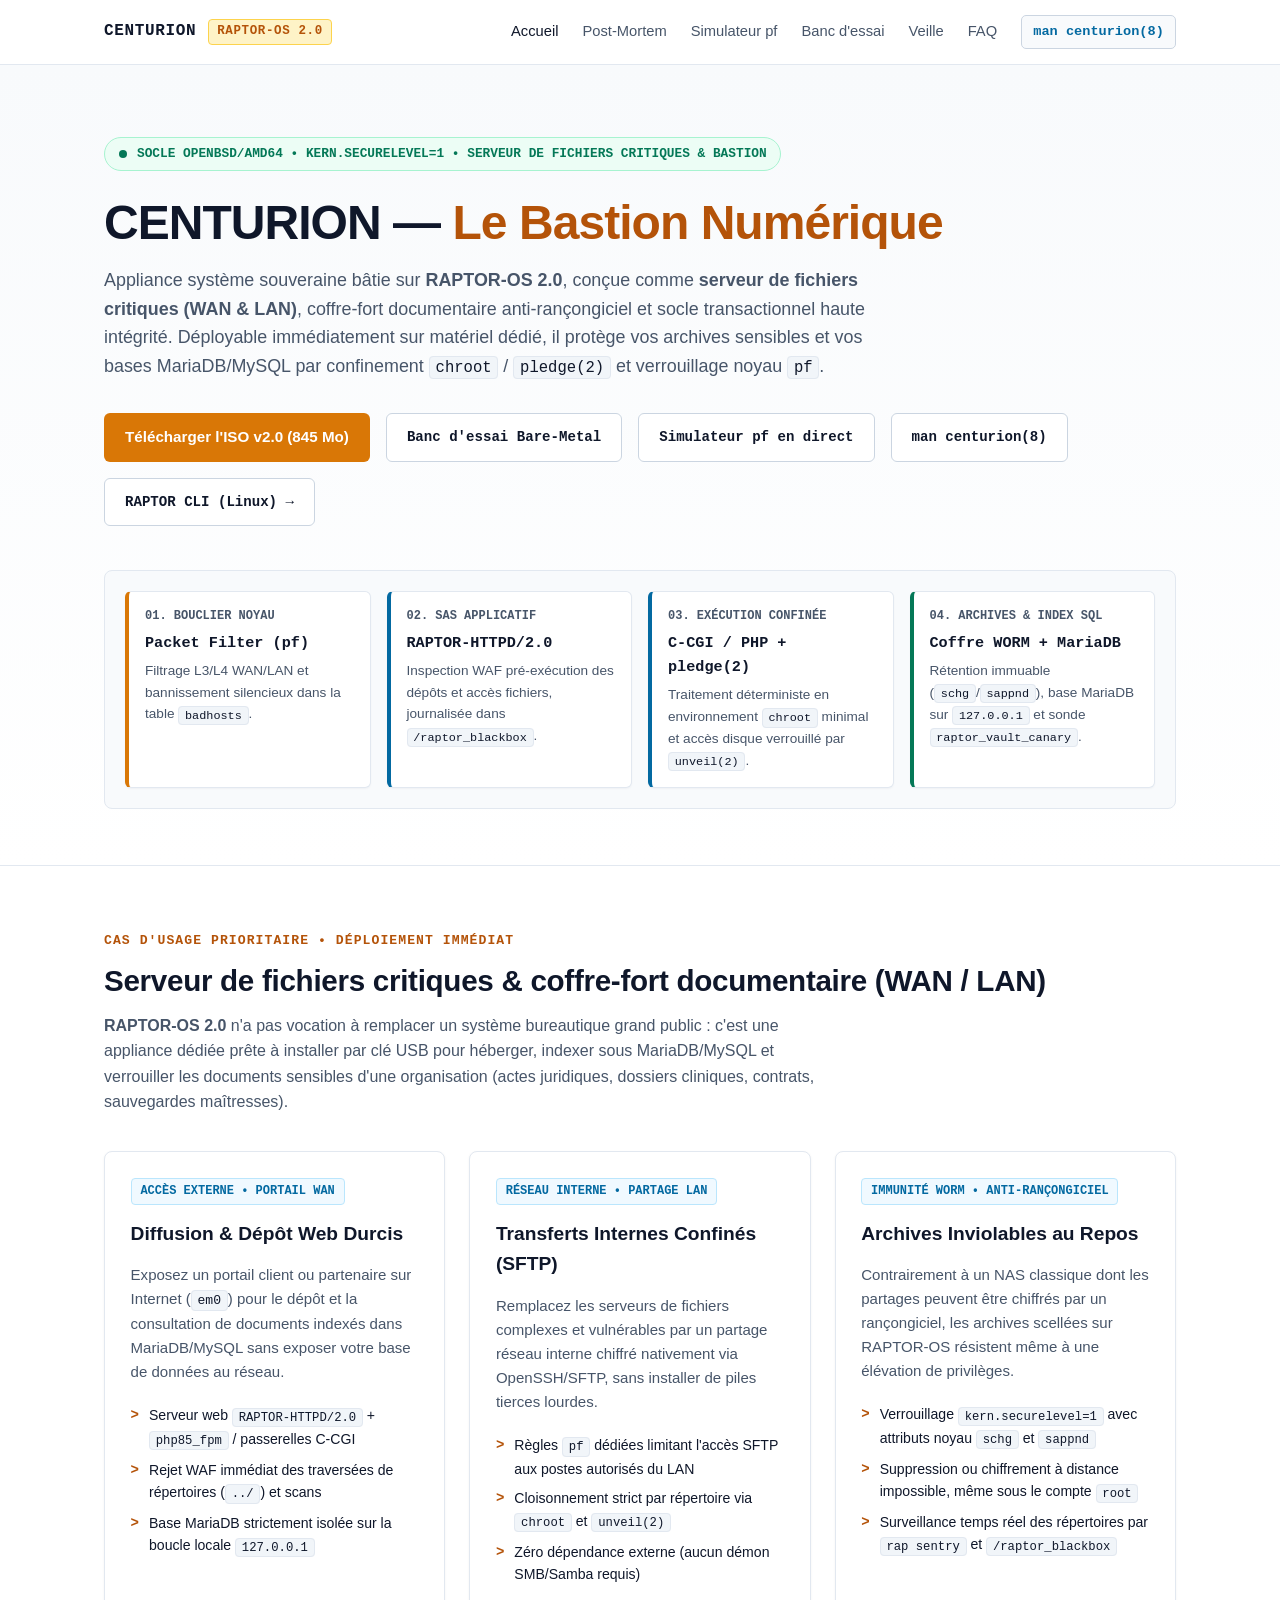
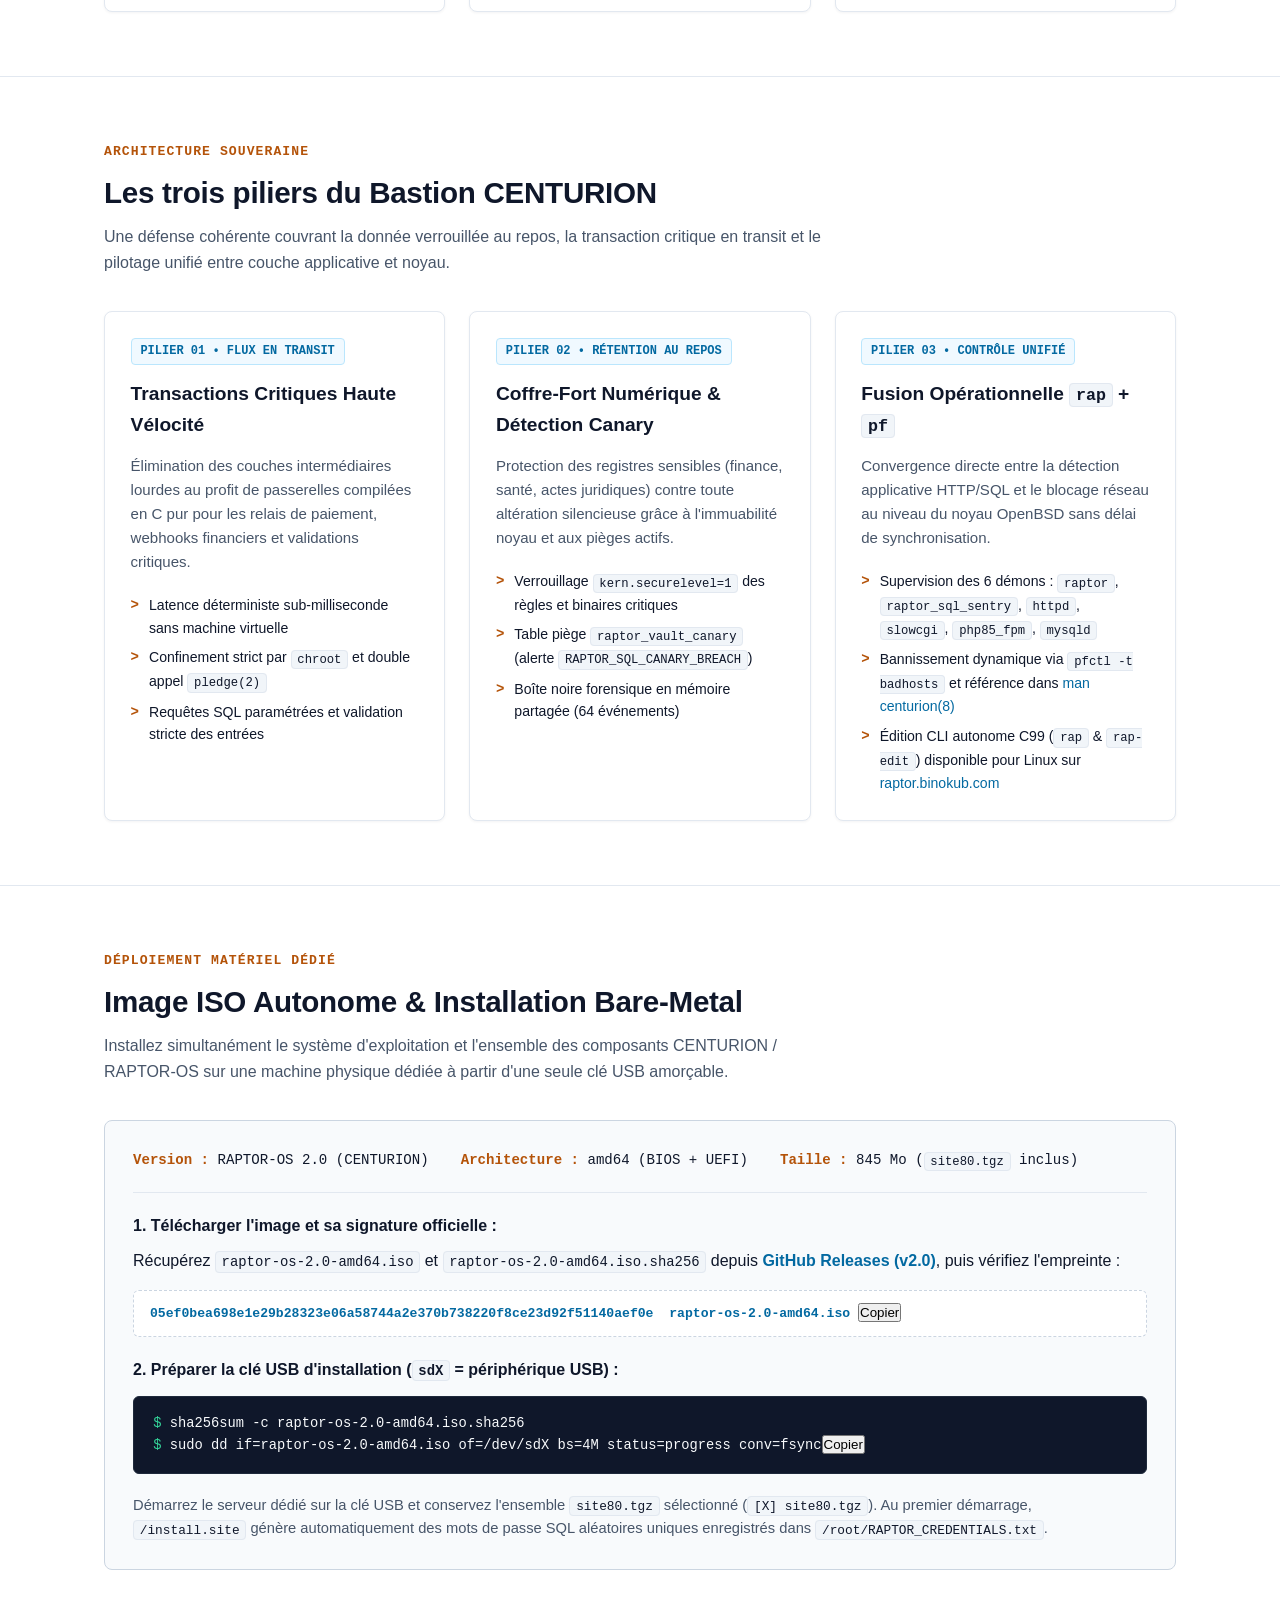
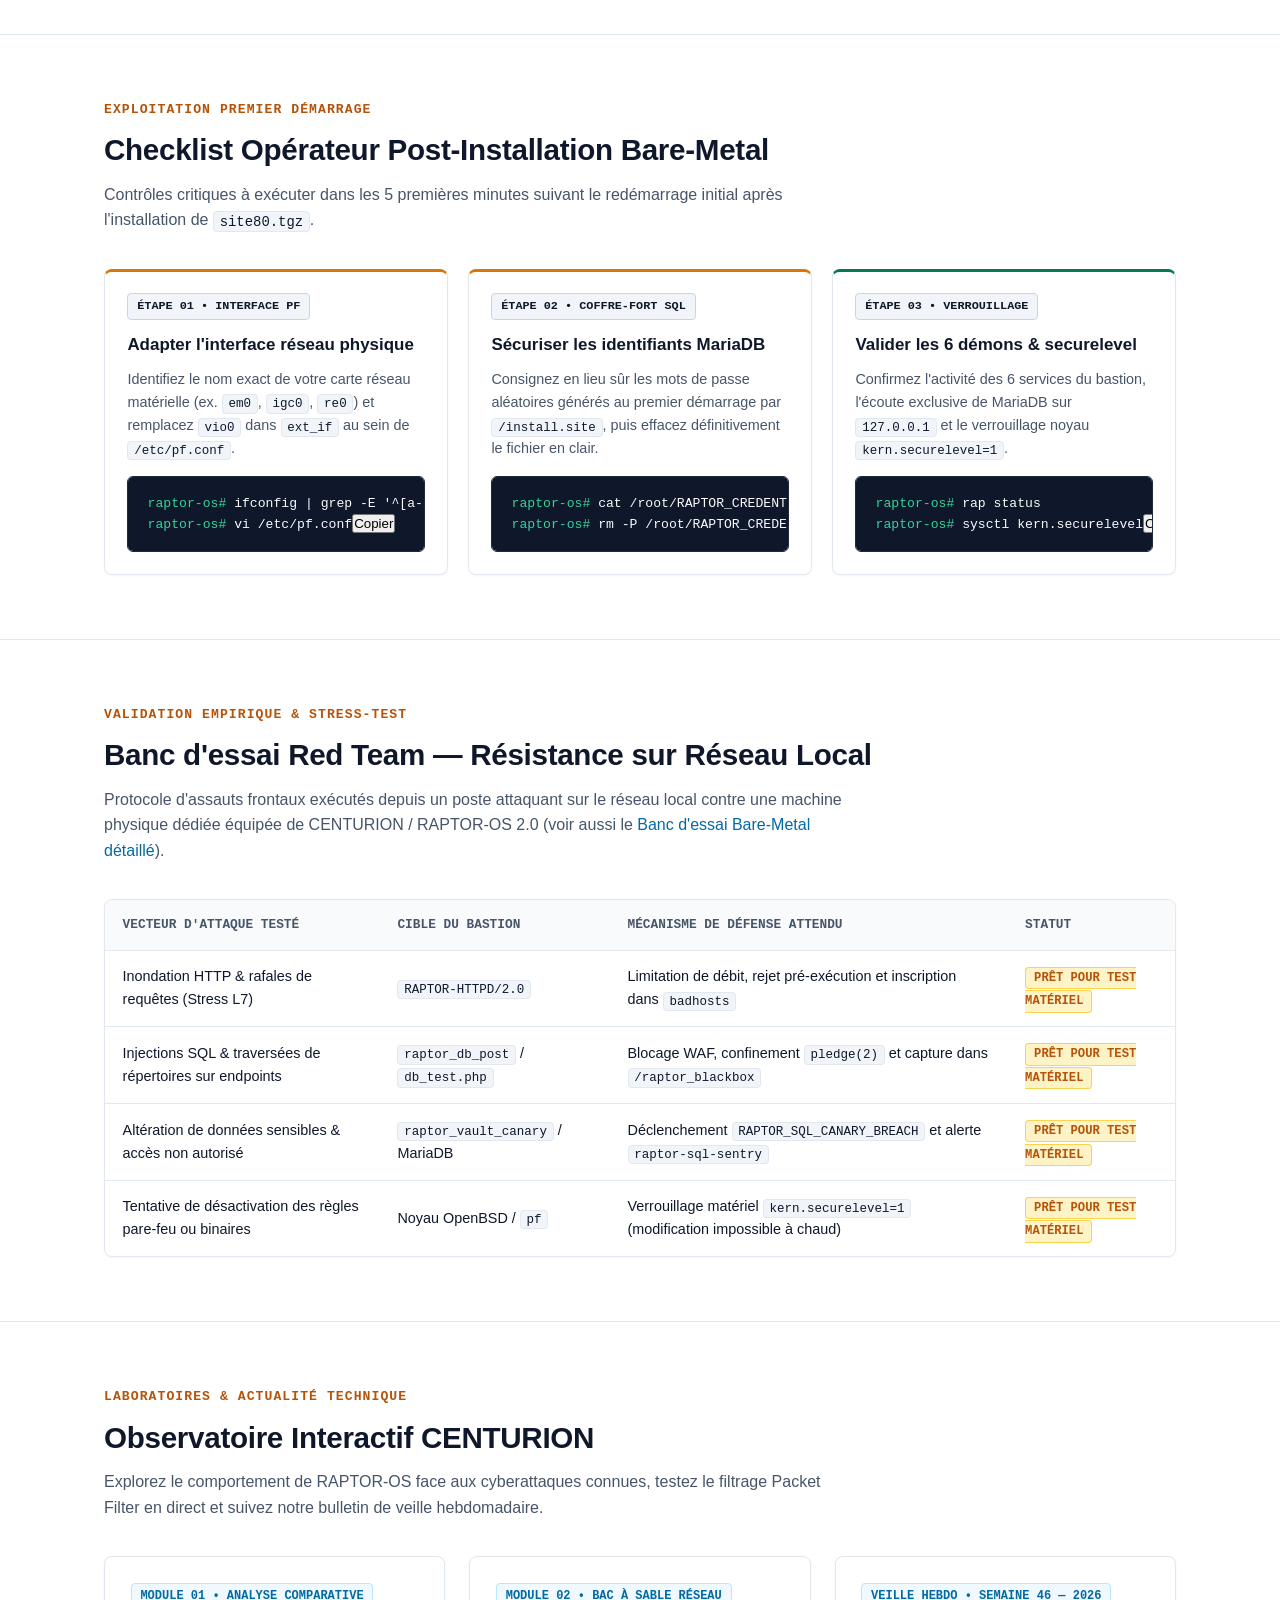
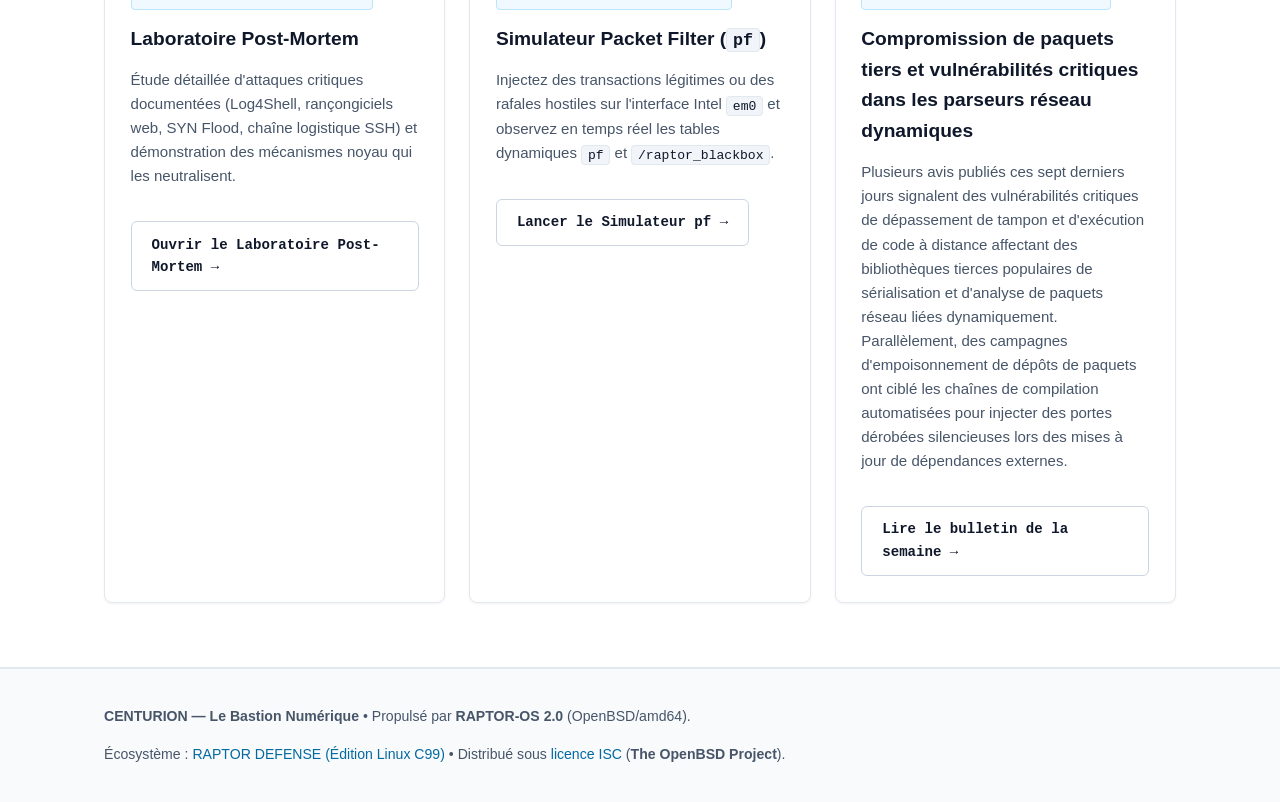
==== commit 8e7632de: "Ajout passerelle vers RAPTOR DEFENSE (édition Linux) sur index.html Mise à jour de docs/index.html (" ====
--- a/docs/index.html
+++ b/docs/index.html
@@ -1,18 +1,16 @@
 <!DOCTYPE html>
 <!-- ==========================================================================
   FICHIER     : docs/index.html
-  REVISION    : 1.2
+  REVISION    : 1.3
   BLOC DESCRIPTIF DES NOUVELLES INTEGRATIONS :
-    - Mise en avant du premier cas d'usage concret de deploiement : Serveur de
-      fichiers critiques et coffre-fort documentaire (WAN & LAN) avec indexation
-      MariaDB/MySQL isolee sur 127.0.0.1.
-    - Ajout de la section dediee #cas-usage-fichiers (Section 04) detaillant le
-      portail web WAN durci (RAPTOR-HTTPD/2.0 + pf), le partage LAN confine
-      (SFTP natif + chroot/unveil) et l'immunite anti-rancongiciel (WORM via
-      kern.securelevel=1, drapeaux schg/sappnd et rap sentry).
-    - Precision explicite de la vocation appliance dediee (hors usage grand
-      public) et ajout de l'acces direct au Banc d'essai Bare-Metal.
-    - Renumerotation ordonnee des sections (01 a 10) avec preservation totale
+    - Ajout d'un bouton d'acces direct vers l'edition Linux C99 (RAPTOR DEFENSE)
+      sur https://raptor.binokub.com/ dans la zone d'actions Hero (.hero-actions).
+    - Ajout d'une passerelle explicite vers https://raptor.binokub.com/ dans le
+      Pilier 03 (Fusion Operationnelle rap + pf) pour les administrateurs
+      souhaitant deployer rap, rap-edit et Net-Intel sous Linux.
+    - Ajout du lien ecosysteme RAPTOR DEFENSE (Edition Linux C99) dans le pied
+      de page institutionnel (.footer).
+    - Preservation integrale des sections 01 a 10, des classes centurion.css et
       des identifiants DOM de index-veille-widget.js et copy-code.js.
 
   SECTIONS NUMEROTEES :
@@ -78,6 +76,7 @@
                     <a href="benchmarks.html" class="btn btn-secondary">Banc d'essai Bare-Metal</a>
                     <a href="simulateur.html" class="btn btn-secondary">Simulateur pf en direct</a>
                     <a href="man.html" class="btn btn-secondary">man centurion(8)</a>
+                    <a href="https://raptor.binokub.com/" target="_blank" rel="noopener" class="btn btn-secondary">RAPTOR CLI (Linux) &rarr;</a>
                 </div>
 
                 <div class="pipeline" aria-label="Flux d'une requête dans CENTURION">
@@ -211,8 +210,8 @@
                         </p>
                         <ul class="spec-list">
                             <li>Supervision des 6 démons : <code>raptor</code>, <code>raptor_sql_sentry</code>, <code>httpd</code>, <code>slowcgi</code>, <code>php85_fpm</code>, <code>mysqld</code></li>
-                            <li>Bannissement dynamique via <code>pfctl -t badhosts</code></li>
-                            <li>Documentation complète dans <a href="man.html">man centurion(8)</a></li>
+                            <li>Bannissement dynamique via <code>pfctl -t badhosts</code> et référence dans <a href="man.html">man centurion(8)</a></li>
+                            <li>Édition CLI autonome C99 (<code>rap</code> &amp; <code>rap-edit</code>) disponible pour Linux sur <a href="https://raptor.binokub.com/" target="_blank" rel="noopener">raptor.binokub.com</a></li>
                         </ul>
                     </article>
                 </div>
@@ -398,7 +397,7 @@
                 <strong>CENTURION — Le Bastion Numérique</strong> &bull; Propulsé par <strong>RAPTOR-OS 2.0</strong> (OpenBSD/amd64).
             </div>
             <div>
-                Distribué sous <a href="LICENSE">licence ISC</a> avec attribution amont à <strong>The OpenBSD Project</strong>.
+                Écosystème : <a href="https://raptor.binokub.com/" target="_blank" rel="noopener">RAPTOR DEFENSE (Édition Linux C99)</a> &bull; Distribué sous <a href="LICENSE">licence ISC</a> (<strong>The OpenBSD Project</strong>).
             </div>
         </div>
     </footer>
